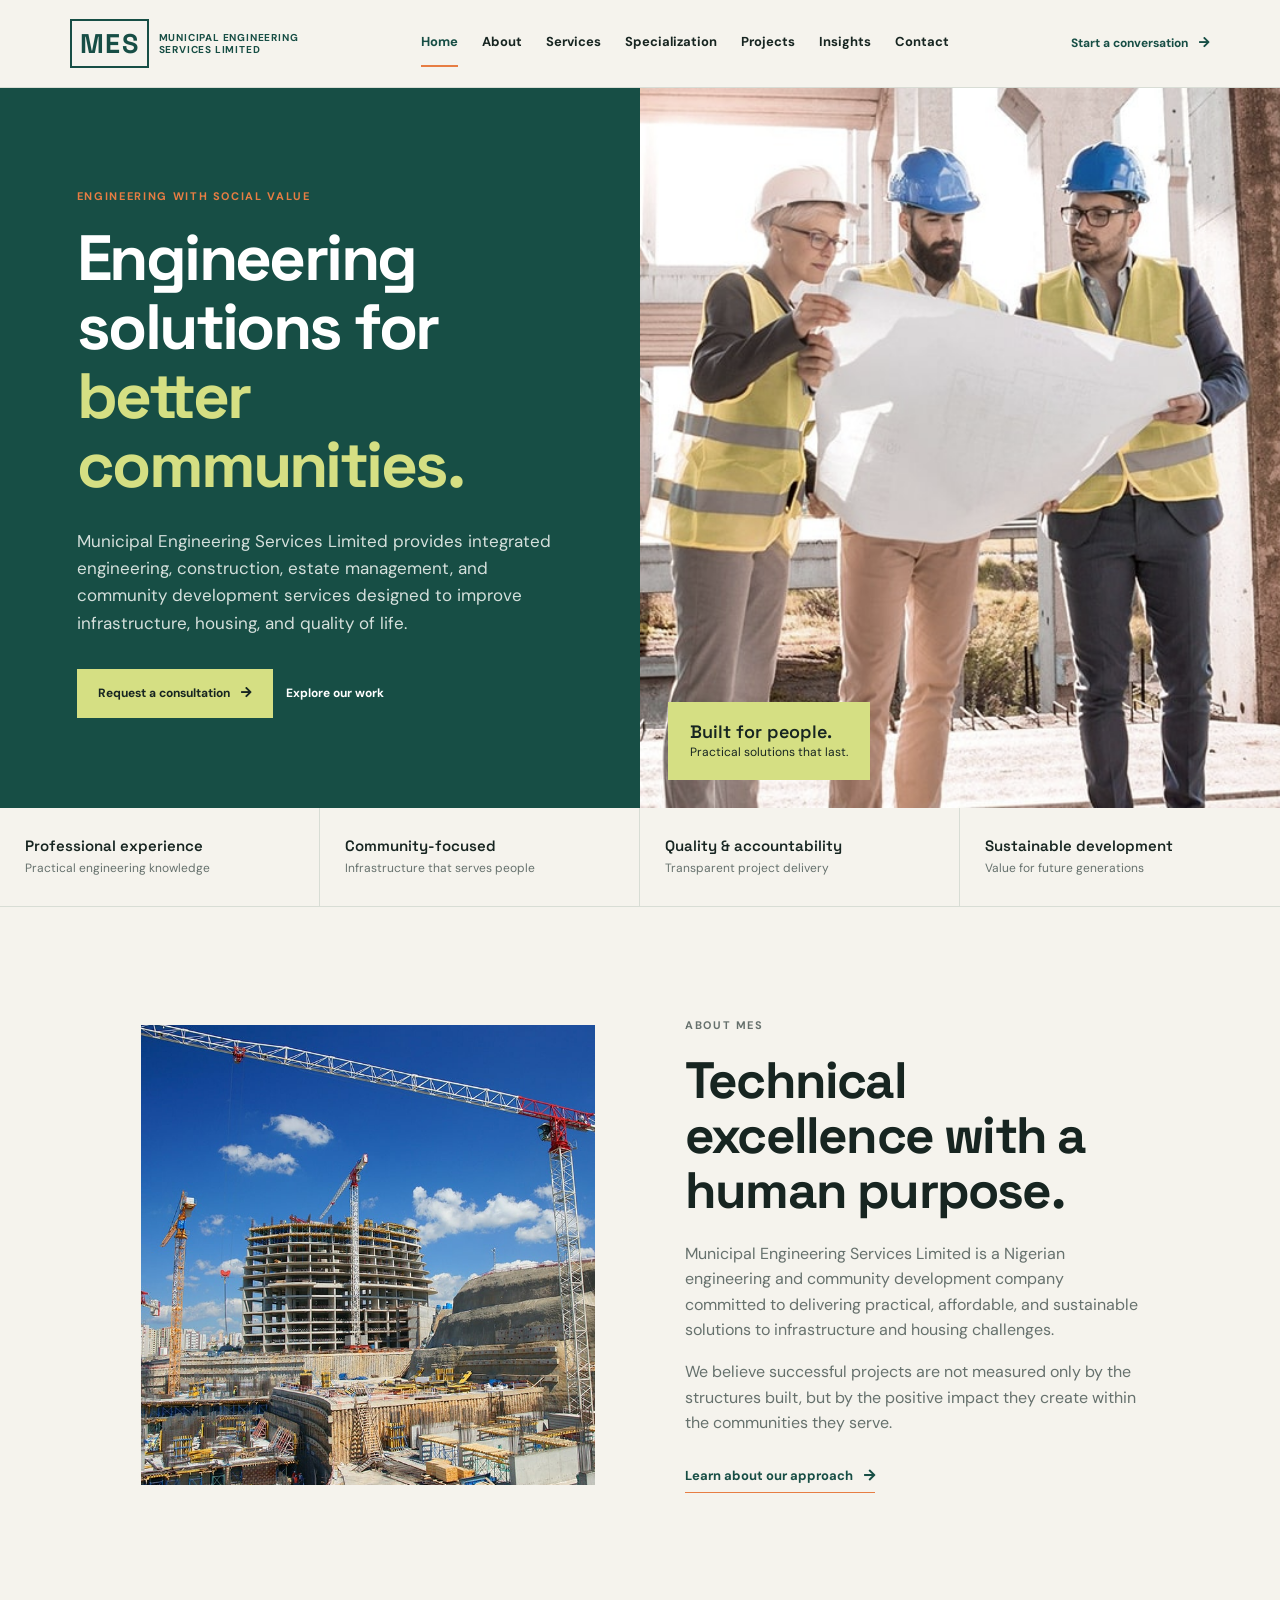
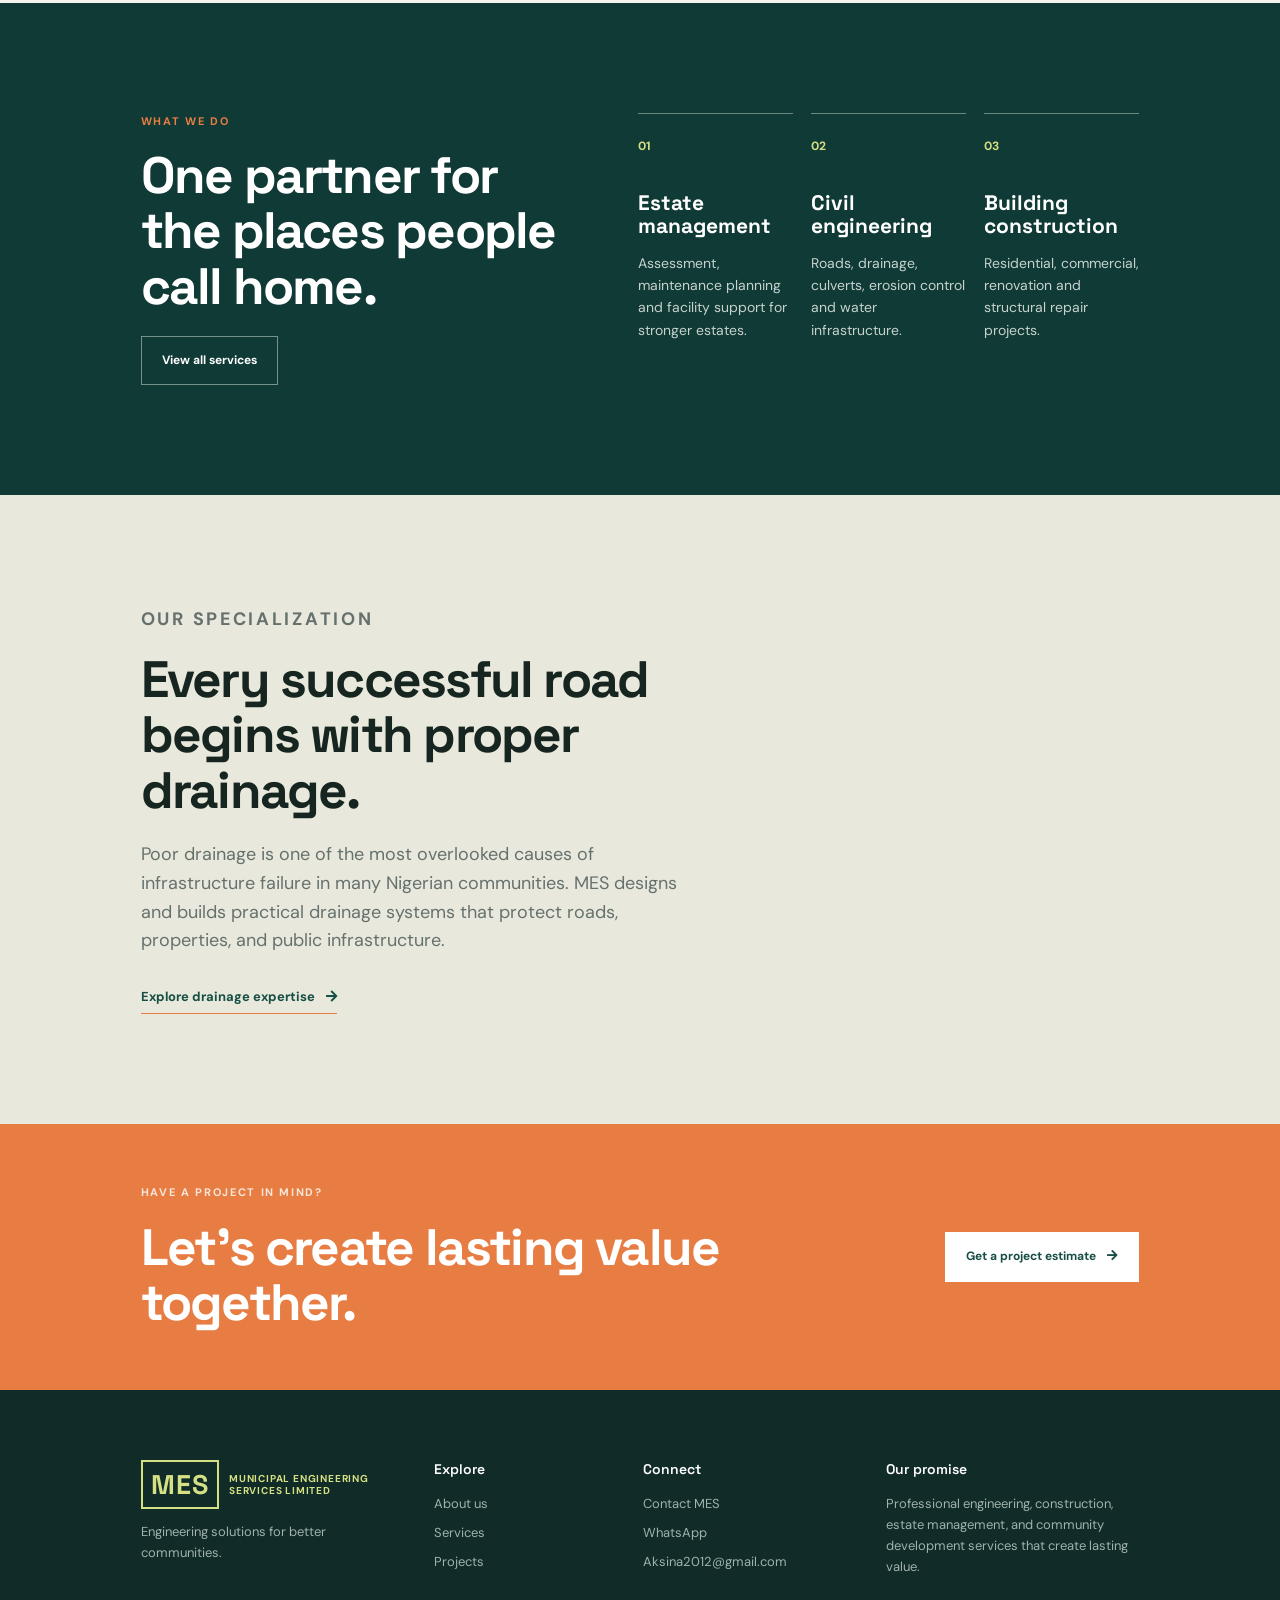
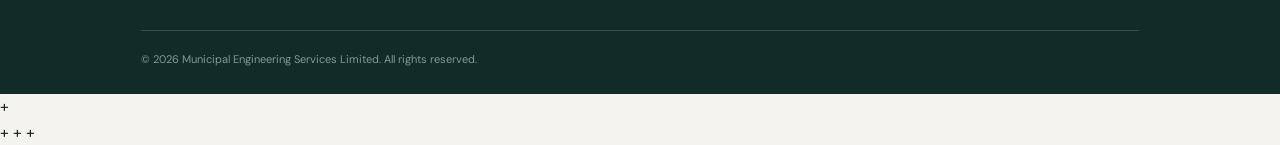
==== index.html @ 33fc009f "creation of MES static website" ====
<!DOCTYPE html>
<html lang="en">
<head>
    <meta charset="utf-8">
    <meta name="viewport" content="width=device-width, initial-scale=1">
    <title>MES | Engineering Solutions for Better Communities</title>
    <meta name="description" content="Municipal Engineering Services Limited provides integrated engineering, construction, estate management and community development services.">
    <link rel="preconnect" href="https://fonts.googleapis.com">
    <link rel="preconnect" href="https://fonts.gstatic.com" crossorigin>
    <link href="https://fonts.googleapis.com/css2?family=DM+Sans:wght@400;500;600;700&family=Space+Grotesk:wght@500;600;700&display=swap" rel="stylesheet">
    <link href="https://cdnjs.cloudflare.com/ajax/libs/font-awesome/5.10.0/css/all.min.css" rel="stylesheet">
    <link href="css/style.css" rel="stylesheet">
</head>
<body>
<div class="site-shell">
    
    <header class="site-header">
        <a class="brand" href="index.html"><span>MES</span><small>Municipal Engineering<br>Services Limited</small></a>
        <nav class="main-nav" aria-label="Main navigation">
            <a class="active" href="index.html">Home</a><a href="about.html">About</a><a href="service.html">Services</a><a href="specialization.html">Specialization</a><a href="portfolio.html">Projects</a><a href="blog.html">Insights</a><a href="contact.html">Contact</a>
        </nav>
        <a class="header-cta" href="contact.html">Start a conversation <i class="fas fa-arrow-right"></i></a>
    </header>
    <main>
        <section class="hero">
            <div class="hero-copy"><p class="eyebrow">Engineering with social value</p><h1>Engineering solutions for <em>better communities.</em></h1><p class="hero-intro">Municipal Engineering Services Limited provides integrated engineering, construction, estate management, and community development services designed to improve infrastructure, housing, and quality of life.</p><div class="button-row"><a class="button button-primary" href="contact.html">Request a consultation <i class="fas fa-arrow-right"></i></a><a class="button button-quiet" href="portfolio.html">Explore our work</a></div></div>
            <div class="hero-image"><img src="img/carousel-1.jpg" alt="MES infrastructure construction work"><div class="hero-note"><strong>Built for people.</strong><span>Practical solutions that last.</span></div></div>
        </section>
        <section class="trust-strip"><div><strong>Professional experience</strong><span>Practical engineering knowledge</span></div><div><strong>Community-focused</strong><span>Infrastructure that serves people</span></div><div><strong>Quality & accountability</strong><span>Transparent project delivery</span></div><div><strong>Sustainable development</strong><span>Value for future generations</span></div></section>
        <section class="split-section section-space"><div class="section-image"><img src="img/about.jpg" alt="Community infrastructure project"></div><div class="section-copy"><p class="eyebrow">About MES</p><h2>Technical excellence with a human purpose.</h2><p>Municipal Engineering Services Limited is a Nigerian engineering and community development company committed to delivering practical, affordable, and sustainable solutions to infrastructure and housing challenges.</p><p>We believe successful projects are not measured only by the structures built, but by the positive impact they create within the communities they serve.</p><a class="text-link" href="about.html">Learn about our approach <i class="fas fa-arrow-right"></i></a></div></section>
        <section class="dark-section section-space"><div class="section-heading"><p class="eyebrow">What we do</p><h2>One partner for the places people call home.</h2><a class="button button-outline" href="service.html">View all services</a></div><div class="service-grid"><article><span>01</span><h3>Estate management</h3><p>Assessment, maintenance planning and facility support for stronger estates.</p></article><article><span>02</span><h3>Civil engineering</h3><p>Roads, drainage, culverts, erosion control and water infrastructure.</p></article><article><span>03</span><h3>Building construction</h3><p>Residential, commercial, renovation and structural repair projects.</p></article></div></section>
        <section class="principle section-space"><p class="eyebrow">Our specialization</p><h2>Every successful road begins with proper drainage.</h2><p>Poor drainage is one of the most overlooked causes of infrastructure failure in many Nigerian communities. MES designs and builds practical drainage systems that protect roads, properties, and public infrastructure.</p><a class="text-link" href="specialization.html">Explore drainage expertise <i class="fas fa-arrow-right"></i></a></section>
        <section class="cta-band"><div><p class="eyebrow">Have a project in mind?</p><h2>Let’s create lasting value together.</h2></div><a class="button button-light" href="contact.html">Get a project estimate <i class="fas fa-arrow-right"></i></a></section>
    </main>
    <footer class="site-footer"><div><a class="brand brand-light" href="index.html"><span>MES</span><small>Municipal Engineering<br>Services Limited</small></a><p>Engineering solutions for better communities.</p></div><div><h4>Explore</h4><a href="about.html">About us</a><a href="service.html">Services</a><a href="portfolio.html">Projects</a></div><div><h4>Connect</h4><a href="contact.html">Contact MES</a><a href="https://wa.me/2348050501375">WhatsApp</a><a href="mailto:aksina2012@gmail.com">Aksina2012@gmail.com</a></div><div><h4>Our promise</h4><p>Professional engineering, construction, estate management, and community development services that create lasting value.</p></div><div class="footer-bottom">© 2026 Municipal Engineering Services Limited. All rights reserved.</div></footer>
+</div>
+<script src="js/main.js"></script>
+</body>
+</html>
---- css/style.css ----
:root {
    --ink: #172521;
    --muted: #66716d;
    --paper: #f5f3ed;
    --white: #ffffff;
    --green: #174e45;
    --green-dark: #103a35;
    --lime: #d5df83;
    --line: #d8ddd5;
    --accent: #e77d43;
}

* { box-sizing: border-box; }
html { scroll-behavior: smooth; }
body { margin: 0; background: var(--paper); color: var(--ink); font-family: 'DM Sans', sans-serif; line-height: 1.6; }
img { display: block; max-width: 100%; }
a { color: inherit; text-decoration: none; transition: .2s ease; }
a:focus-visible, button:focus-visible, input:focus-visible, textarea:focus-visible { outline: 3px solid var(--lime); outline-offset: 3px; }
.site-shell { max-width: 1440px; margin: auto; background: var(--paper); overflow: hidden; }

.site-header { min-height: 88px; padding: 18px 5.5%; display: flex; align-items: center; gap: 32px; border-bottom: 1px solid var(--line); background: var(--paper); }
.brand { display: flex; align-items: center; gap: 10px; min-width: 220px; color: var(--green); }
.brand span { padding: 5px 8px; border: 2px solid var(--green); font: 700 27px 'Space Grotesk', sans-serif; letter-spacing: .04em; }
.brand small { font-size: 10px; line-height: 1.2; text-transform: uppercase; letter-spacing: .08em; font-weight: 700; }
.main-nav { display: flex; justify-content: center; flex: 1; gap: 24px; font-size: 13px; font-weight: 700; }
.main-nav a { padding: 12px 0; border-bottom: 2px solid transparent; white-space: nowrap; }
.main-nav a:hover, .main-nav .active { color: var(--green); border-color: var(--accent); }
.header-cta { color: var(--green); font-size: 12px; font-weight: 700; white-space: nowrap; }
.header-cta i, .text-link i, .button i { margin-left: 8px; }

.hero { display: grid; grid-template-columns: 1fr 1fr; min-height: 650px; color: var(--white); background: var(--green); }
.hero-copy { align-self: center; padding: 100px 11% 90px 12%; }
.eyebrow { margin: 0 0 18px; color: var(--accent); font-size: 11px; font-weight: 700; letter-spacing: .15em; text-transform: uppercase; }
h1, h2, h3 { font-family: 'Space Grotesk', sans-serif; line-height: 1.08; }
.hero h1 { margin: 0 0 28px; font-size: clamp(44px, 5vw, 76px); letter-spacing: -.04em; }
.hero h1 em, .page-hero h1 em { color: var(--lime); font-style: normal; }
.hero-intro { max-width: 500px; color: #d5e0dc; font-size: 17px; }
.button-row { display: flex; flex-wrap: wrap; gap: 12px; margin-top: 32px; }
.button { display: inline-block; padding: 14px 20px; border: 1px solid transparent; font-size: 12px; font-weight: 700; cursor: pointer; }
.button-primary { color: var(--ink); background: var(--lime); }
.button-primary:hover, .button-light:hover { color: var(--white); background: var(--accent); }
.button-quiet { padding-left: 0; color: var(--white); }
.button-outline { color: var(--white); border-color: #78928b; }
.button-outline:hover { color: var(--ink); background: var(--lime); }
.button-light { color: var(--green); background: var(--white); }
.hero-image { position: relative; min-height: 500px; overflow: hidden; }
.hero-image img { width: 100%; height: 100%; object-fit: cover; filter: saturate(.75); }
.hero-note { position: absolute; bottom: 28px; left: 28px; display: grid; padding: 18px 22px; color: var(--ink); background: var(--lime); }
.hero-note strong { font: 600 18px 'Space Grotesk', sans-serif; }
.hero-note span { font-size: 12px; }

.trust-strip { display: grid; grid-template-columns: repeat(4, 1fr); border-bottom: 1px solid var(--line); }
.trust-strip div { padding: 28px 25px; border-right: 1px solid var(--line); }
.trust-strip div:last-child { border-right: 0; }
.trust-strip strong, .trust-strip span { display: block; }
.trust-strip strong { font: 600 15px 'Space Grotesk', sans-serif; }
.trust-strip span { margin-top: 4px; color: var(--muted); font-size: 12px; }
.section-space { padding: 110px 11%; }
.split-section { display: grid; grid-template-columns: 1fr 1fr; align-items: center; gap: 9%; }
.section-image img { width: 100%; height: 460px; object-fit: cover; }
.section-copy h2, .section-heading h2, .principle h2, .cta-band h2 { margin: 0 0 22px; font-size: clamp(34px, 4vw, 56px); letter-spacing: -.035em; }
.section-copy p, .principle > p { max-width: 560px; color: var(--muted); }
.text-link { display: inline-block; margin-top: 14px; padding-bottom: 5px; color: var(--green); border-bottom: 1px solid var(--accent); font-size: 13px; font-weight: 700; }

.dark-section { display: grid; grid-template-columns: 1fr 1.2fr; gap: 8%; color: var(--white); background: var(--green-dark); }
.dark-section .section-heading h2 { max-width: 430px; }
.service-grid { display: grid; grid-template-columns: repeat(3, 1fr); gap: 18px; }
.service-grid article { padding-top: 18px; border-top: 1px solid #6b8880; }
.service-grid span { color: var(--lime); font-size: 12px; font-weight: 700; }
.service-grid h3 { margin: 35px 0 12px; font-size: 21px; }
.service-grid p { color: #c6d2ce; font-size: 14px; }
.principle { max-width: 100%; background: #e8e9dc; }
.principle h2 { max-width: 650px; }
.principle > p { font-size: 18px; }
.cta-band { display: flex; align-items: center; justify-content: space-between; gap: 30px; padding: 60px 11%; color: var(--white); background: var(--accent); }
.cta-band .eyebrow { color: var(--white); opacity: .8; }
.cta-band h2 { max-width: 700px; margin: 0; }

.site-footer { position: relative; display: grid; grid-template-columns: 1.5fr 1fr 1.2fr 1.5fr; gap: 40px; padding: 70px 11% 25px; color: #d2dfda; background: #102b28; }
.brand-light { color: var(--lime); }
.brand-light span { border-color: var(--lime); }
.site-footer p { max-width: 250px; color: #9fb2ac; font-size: 13px; }
.site-footer h4 { margin: 0 0 16px; color: var(--white); font: 600 14px 'Space Grotesk', sans-serif; }
.site-footer > div > a:not(.brand) { display: block; margin: 8px 0; color: #9fb2ac; font-size: 13px; }
.footer-bottom { grid-column: 1 / -1; padding-top: 20px; color: #839a93; border-top: 1px solid #31514a; font-size: 11px; }

.page-hero { color: var(--white); background: var(--green); }
.page-hero h1 { margin: 0 0 25px; font: 700 clamp(44px, 6vw, 76px) 'Space Grotesk', sans-serif; line-height: 1.05; letter-spacing: -.04em; }
.project-grid article { padding: 0 0 22px; color: var(--ink); background: var(--white); }
.project-grid article img { width: 100%; height: 220px; margin-bottom: 20px; object-fit: cover; }
.project-grid article span, .project-grid article h3, .project-grid article p { margin-right: 20px; margin-left: 20px; }
.project-grid article span { display: block; color: var(--accent); font-weight: 700; }
.project-grid article h3 { margin-top: 10px; }
.project-grid article p { color: var(--muted); }
.contact-form { display: flex; flex-direction: column; gap: 8px; }
.contact-form label { margin-top: 12px; font-size: 12px; font-weight: 700; }
.contact-form input, .contact-form textarea { padding: 14px; color: var(--ink); border: 1px solid var(--line); background: var(--white); font: inherit; }
.contact-form input:focus, .contact-form textarea:focus { border-color: var(--green); outline: 2px solid var(--lime); }
.contact-form button { align-self: flex-start; margin-top: 18px; }
.map-section { padding: 0 11% 110px; }
.map-section iframe { width: 100%; height: 360px; border: 0; filter: saturate(.8); }

@media (max-width: 1000px) {
    .site-header { flex-wrap: wrap; }
    .main-nav { order: 3; flex-basis: 100%; justify-content: flex-start; overflow-x: auto; }
    .hero-copy { padding: 70px 8%; }
    .section-space { padding: 80px 8%; }
    .site-footer { grid-template-columns: repeat(2, 1fr); padding: 60px 8%; }
    .map-section { padding-right: 8%; padding-left: 8%; }
}

@media (max-width: 650px) {
    .site-header { gap: 18px; padding: 16px 5%; }
    .brand { min-width: auto; }
    .brand small { display: none; }
    .header-cta { margin-left: auto; font-size: 11px; }
    .main-nav { gap: 18px; }
    .hero, .split-section, .dark-section { grid-template-columns: 1fr; }
    .hero-copy { padding: 65px 8%; }
    .hero h1 { font-size: 47px; }
    .hero-image { min-height: 330px; }
    .trust-strip { grid-template-columns: 1fr 1fr; }
    .trust-strip div { padding: 20px 15px; }
    .section-image img { height: 300px; }
    .service-grid { grid-template-columns: 1fr; }
    .cta-band { display: block; padding: 50px 8%; }
    .cta-band .button { margin-top: 20px; }
    .site-footer { grid-template-columns: 1fr; padding: 50px 8%; }
    .map-section { padding: 0 8% 70px; }
    .map-section iframe { height: 280px; }
}

@media (prefers-reduced-motion: reduce) {
    *, *::before, *::after { scroll-behavior: auto !important; transition-duration: .01ms !important; animation-duration: .01ms !important; }
}
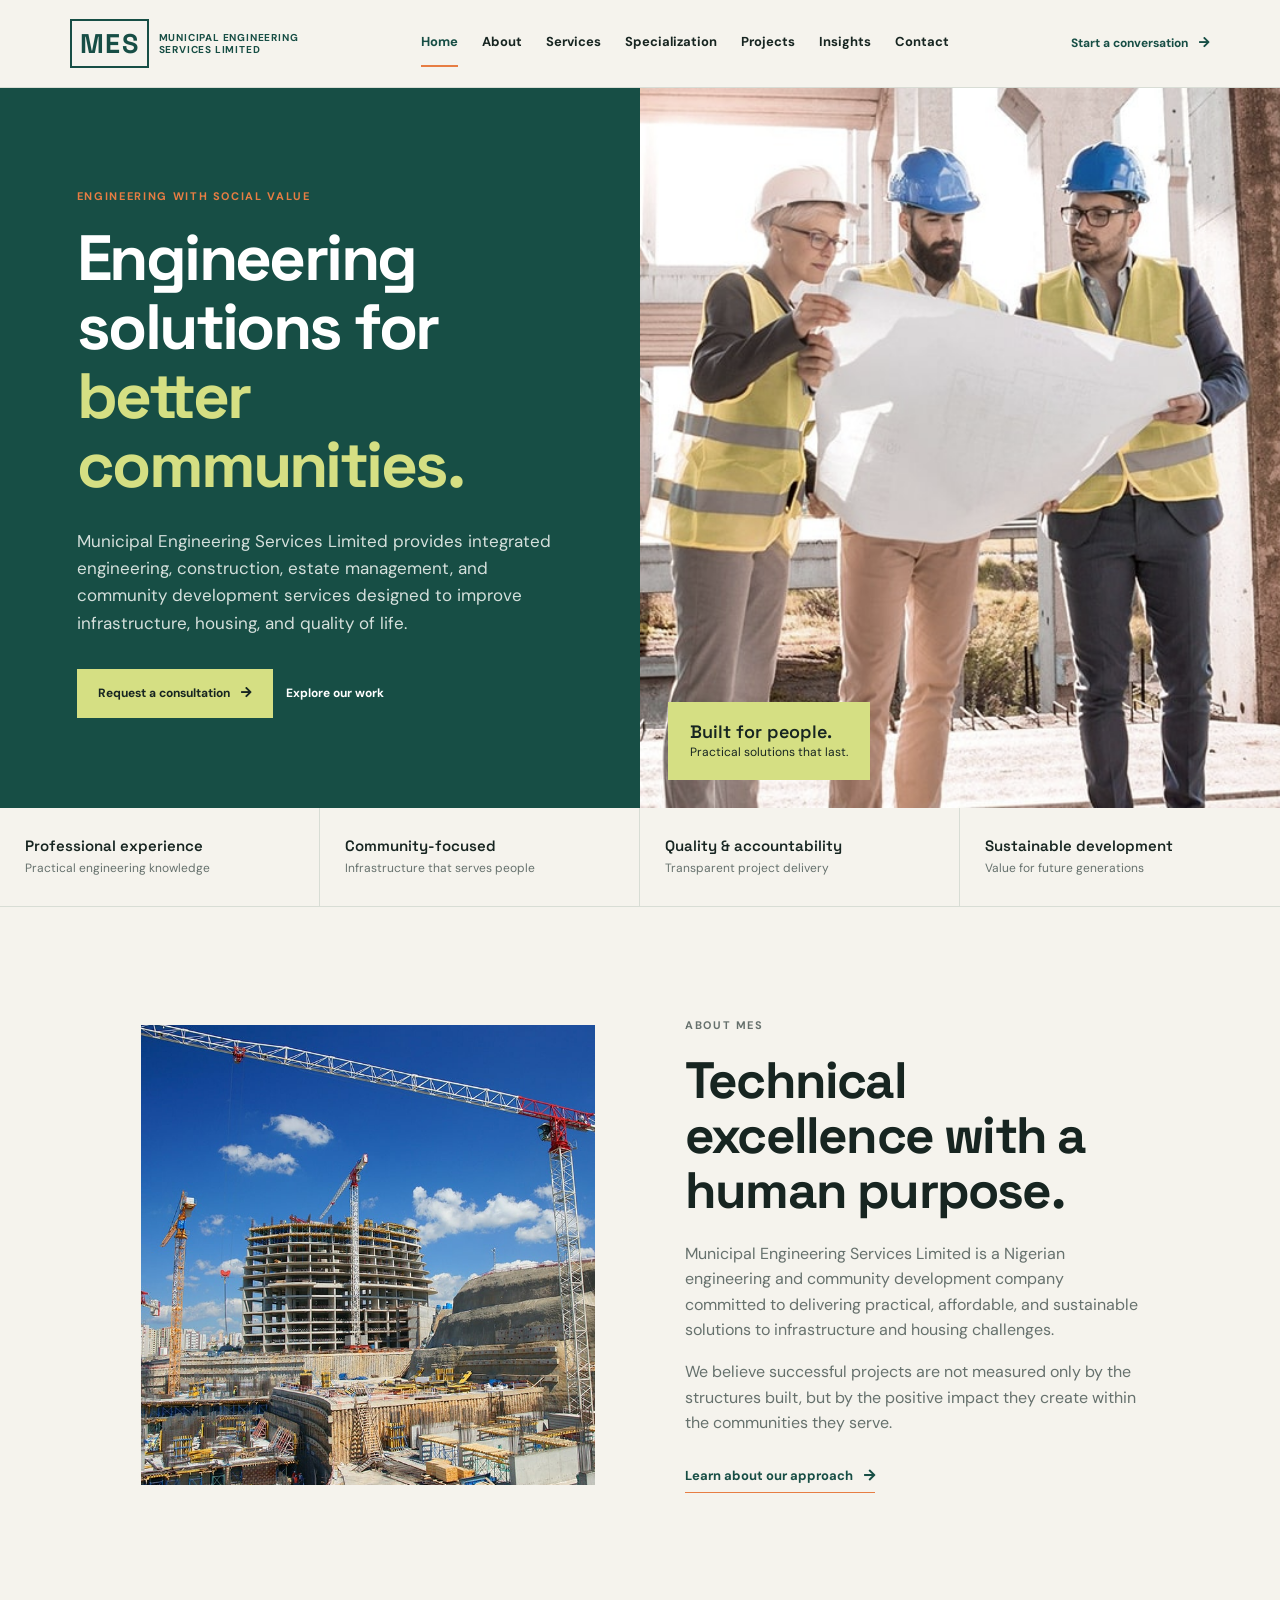
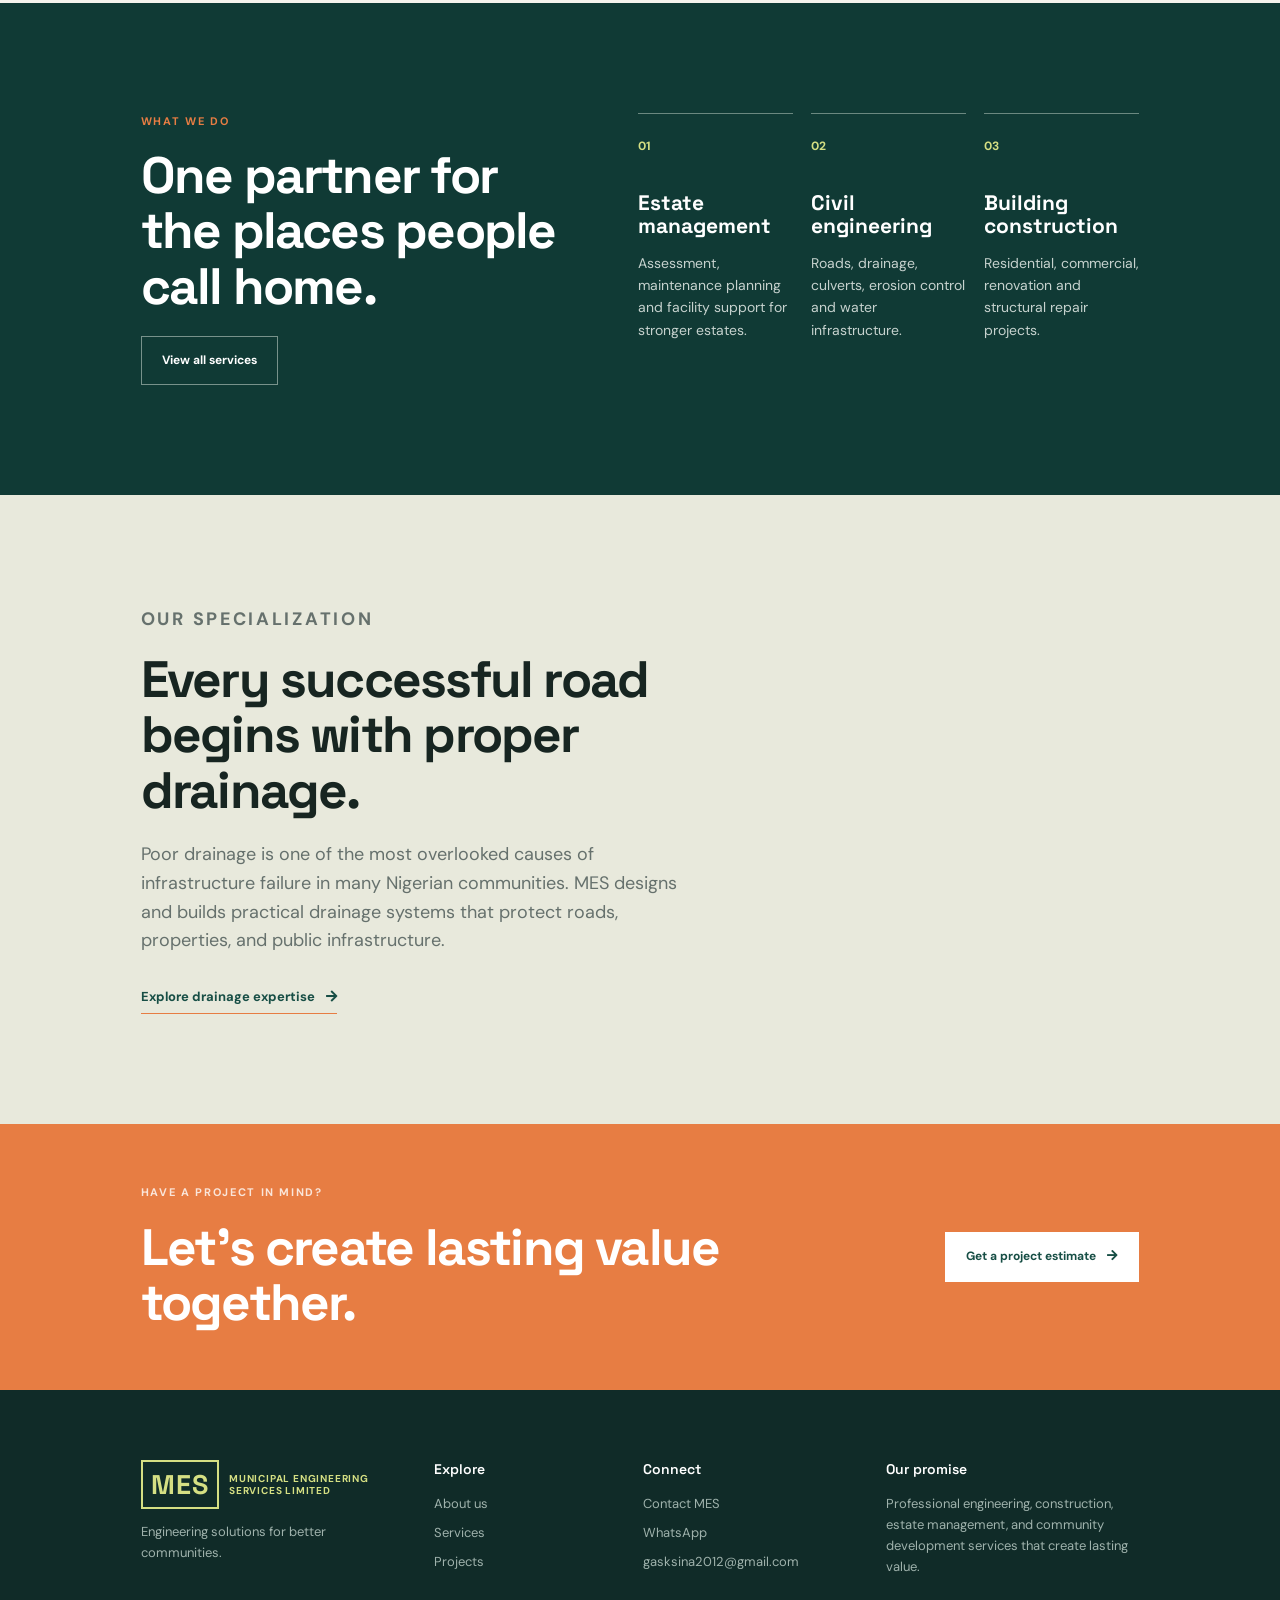
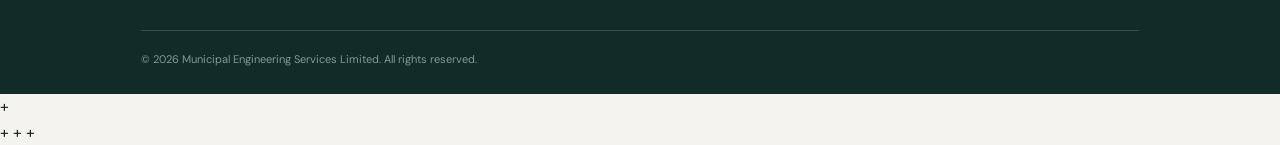
==== commit 57ba96d3: "updating the index.html file" ====
--- a/index.html
+++ b/index.html
@@ -32,7 +32,7 @@
         <section class="principle section-space"><p class="eyebrow">Our specialization</p><h2>Every successful road begins with proper drainage.</h2><p>Poor drainage is one of the most overlooked causes of infrastructure failure in many Nigerian communities. MES designs and builds practical drainage systems that protect roads, properties, and public infrastructure.</p><a class="text-link" href="specialization.html">Explore drainage expertise <i class="fas fa-arrow-right"></i></a></section>
         <section class="cta-band"><div><p class="eyebrow">Have a project in mind?</p><h2>Let’s create lasting value together.</h2></div><a class="button button-light" href="contact.html">Get a project estimate <i class="fas fa-arrow-right"></i></a></section>
     </main>
-    <footer class="site-footer"><div><a class="brand brand-light" href="index.html"><span>MES</span><small>Municipal Engineering<br>Services Limited</small></a><p>Engineering solutions for better communities.</p></div><div><h4>Explore</h4><a href="about.html">About us</a><a href="service.html">Services</a><a href="portfolio.html">Projects</a></div><div><h4>Connect</h4><a href="contact.html">Contact MES</a><a href="https://wa.me/2348050501375">WhatsApp</a><a href="mailto:aksina2012@gmail.com">Aksina2012@gmail.com</a></div><div><h4>Our promise</h4><p>Professional engineering, construction, estate management, and community development services that create lasting value.</p></div><div class="footer-bottom">© 2026 Municipal Engineering Services Limited. All rights reserved.</div></footer>
+    <footer class="site-footer"><div><a class="brand brand-light" href="index.html"><span>MES</span><small>Municipal Engineering<br>Services Limited</small></a><p>Engineering solutions for better communities.</p></div><div><h4>Explore</h4><a href="about.html">About us</a><a href="service.html">Services</a><a href="portfolio.html">Projects</a></div><div><h4>Connect</h4><a href="contact.html">Contact MES</a><a href="https://wa.me/2348050501375">WhatsApp</a><a href="mailto:gasksina2012@gmail.com">gasksina2012@gmail.com</a></div><div><h4>Our promise</h4><p>Professional engineering, construction, estate management, and community development services that create lasting value.</p></div><div class="footer-bottom">© 2026 Municipal Engineering Services Limited. All rights reserved.</div></footer>
 +</div>
 +<script src="js/main.js"></script>
 +</body>
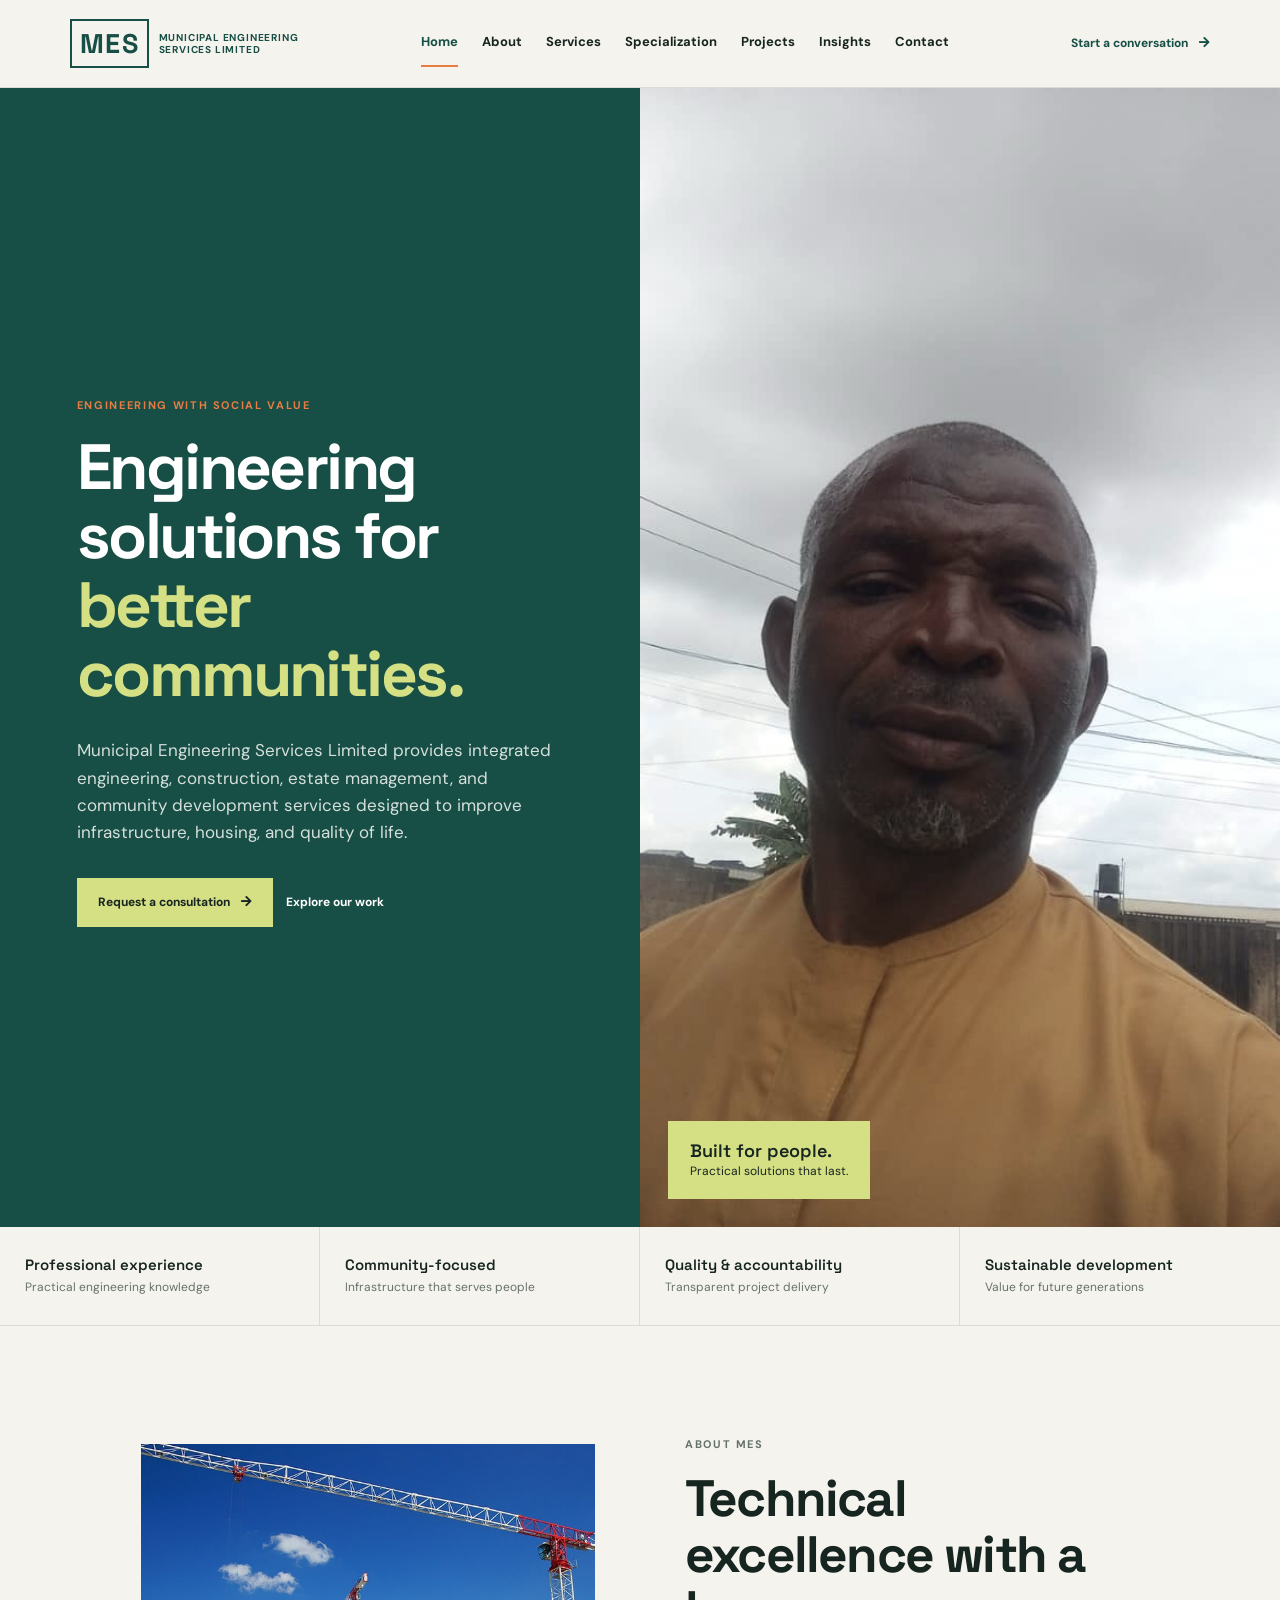
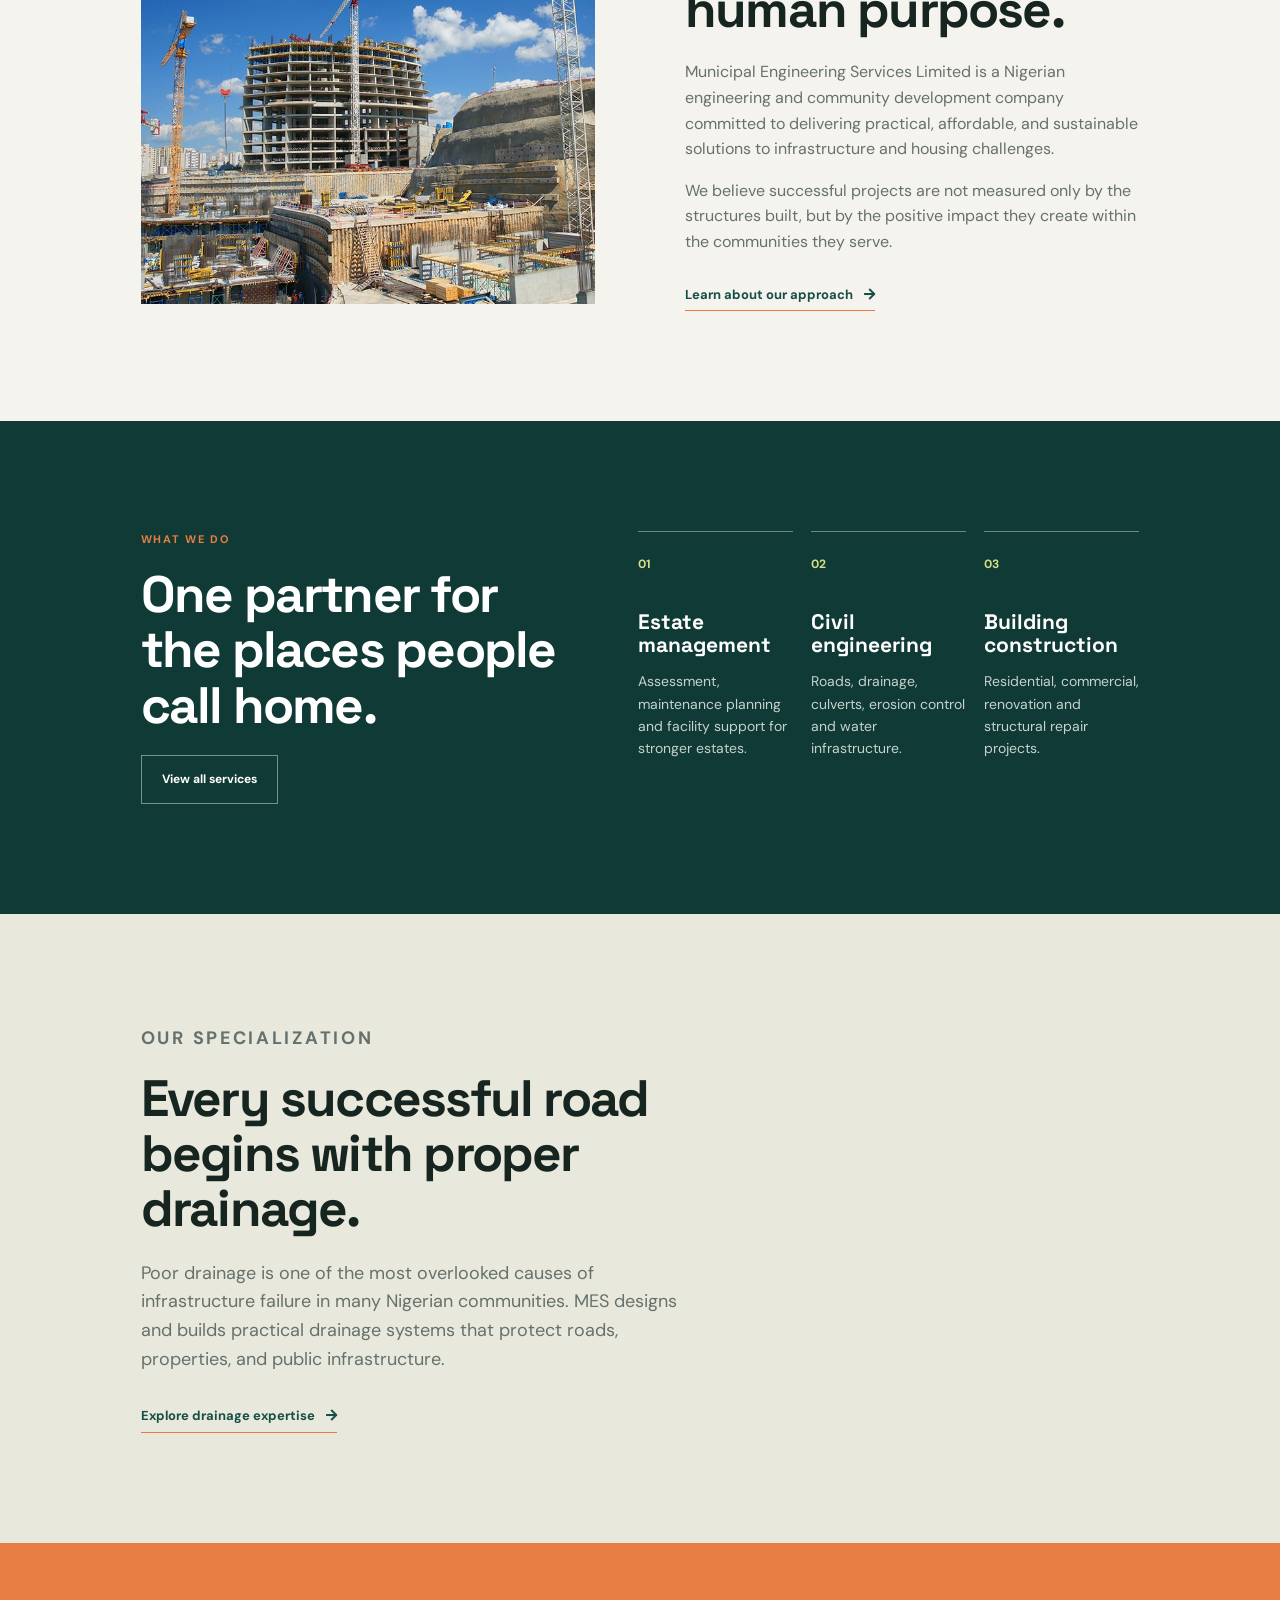
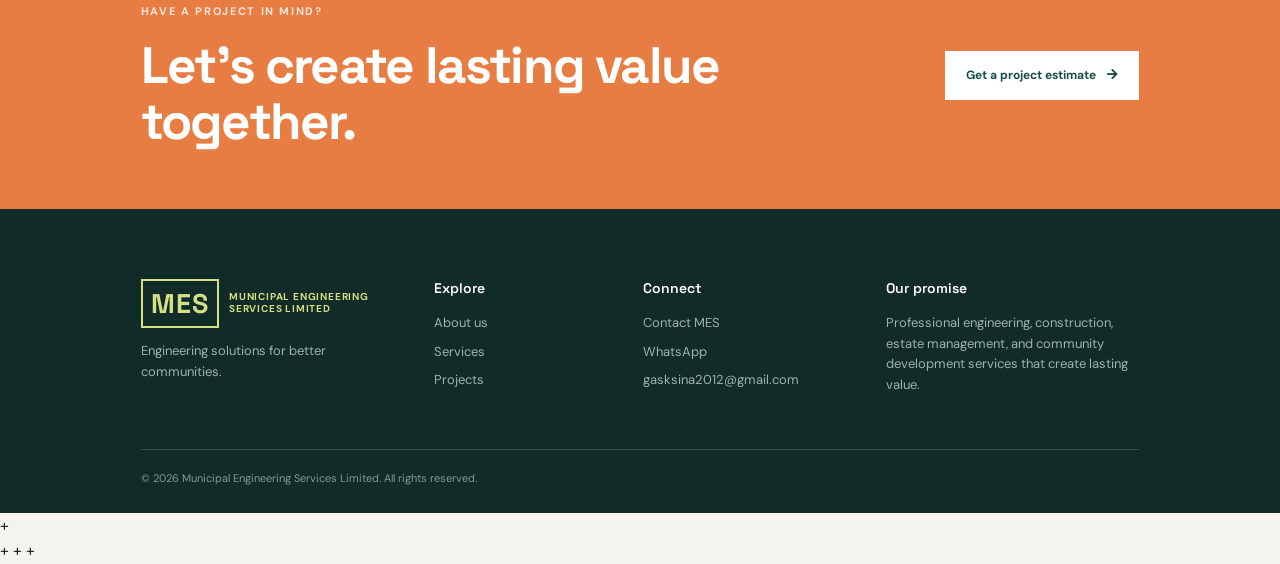
==== commit 2ead6ab5: "updating the index.html file" ====
--- a/index.html
+++ b/index.html
@@ -24,7 +24,7 @@
     <main>
         <section class="hero">
             <div class="hero-copy"><p class="eyebrow">Engineering with social value</p><h1>Engineering solutions for <em>better communities.</em></h1><p class="hero-intro">Municipal Engineering Services Limited provides integrated engineering, construction, estate management, and community development services designed to improve infrastructure, housing, and quality of life.</p><div class="button-row"><a class="button button-primary" href="contact.html">Request a consultation <i class="fas fa-arrow-right"></i></a><a class="button button-quiet" href="portfolio.html">Explore our work</a></div></div>
-            <div class="hero-image"><img src="img/carousel-1.jpg" alt="MES infrastructure construction work"><div class="hero-note"><strong>Built for people.</strong><span>Practical solutions that last.</span></div></div>
+            <div class="hero-image"><img src="img/IMG-20260918-WA0068.jpg" alt="Black engineer portrait"><div class="hero-note"><strong>Built for people.</strong><span>Practical solutions that last.</span></div></div>
         </section>
         <section class="trust-strip"><div><strong>Professional experience</strong><span>Practical engineering knowledge</span></div><div><strong>Community-focused</strong><span>Infrastructure that serves people</span></div><div><strong>Quality & accountability</strong><span>Transparent project delivery</span></div><div><strong>Sustainable development</strong><span>Value for future generations</span></div></section>
         <section class="split-section section-space"><div class="section-image"><img src="img/about.jpg" alt="Community infrastructure project"></div><div class="section-copy"><p class="eyebrow">About MES</p><h2>Technical excellence with a human purpose.</h2><p>Municipal Engineering Services Limited is a Nigerian engineering and community development company committed to delivering practical, affordable, and sustainable solutions to infrastructure and housing challenges.</p><p>We believe successful projects are not measured only by the structures built, but by the positive impact they create within the communities they serve.</p><a class="text-link" href="about.html">Learn about our approach <i class="fas fa-arrow-right"></i></a></div></section>
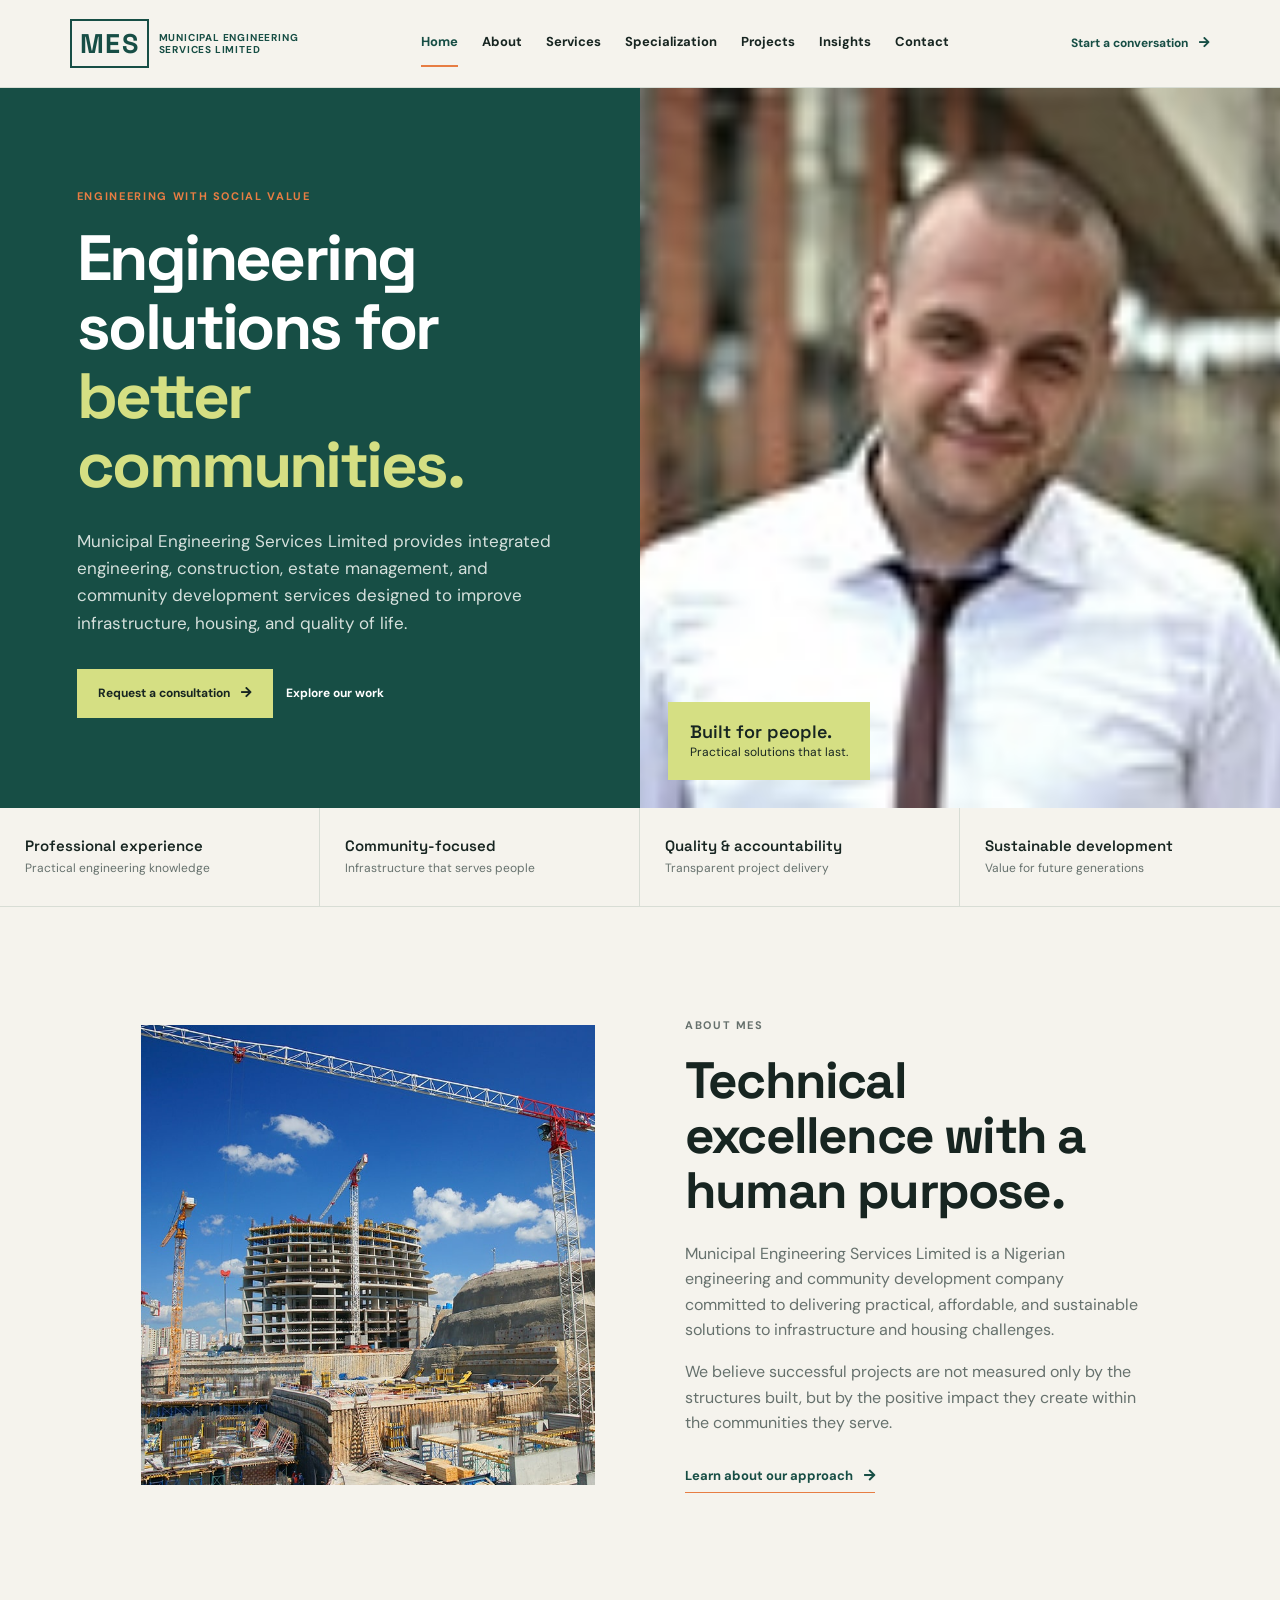
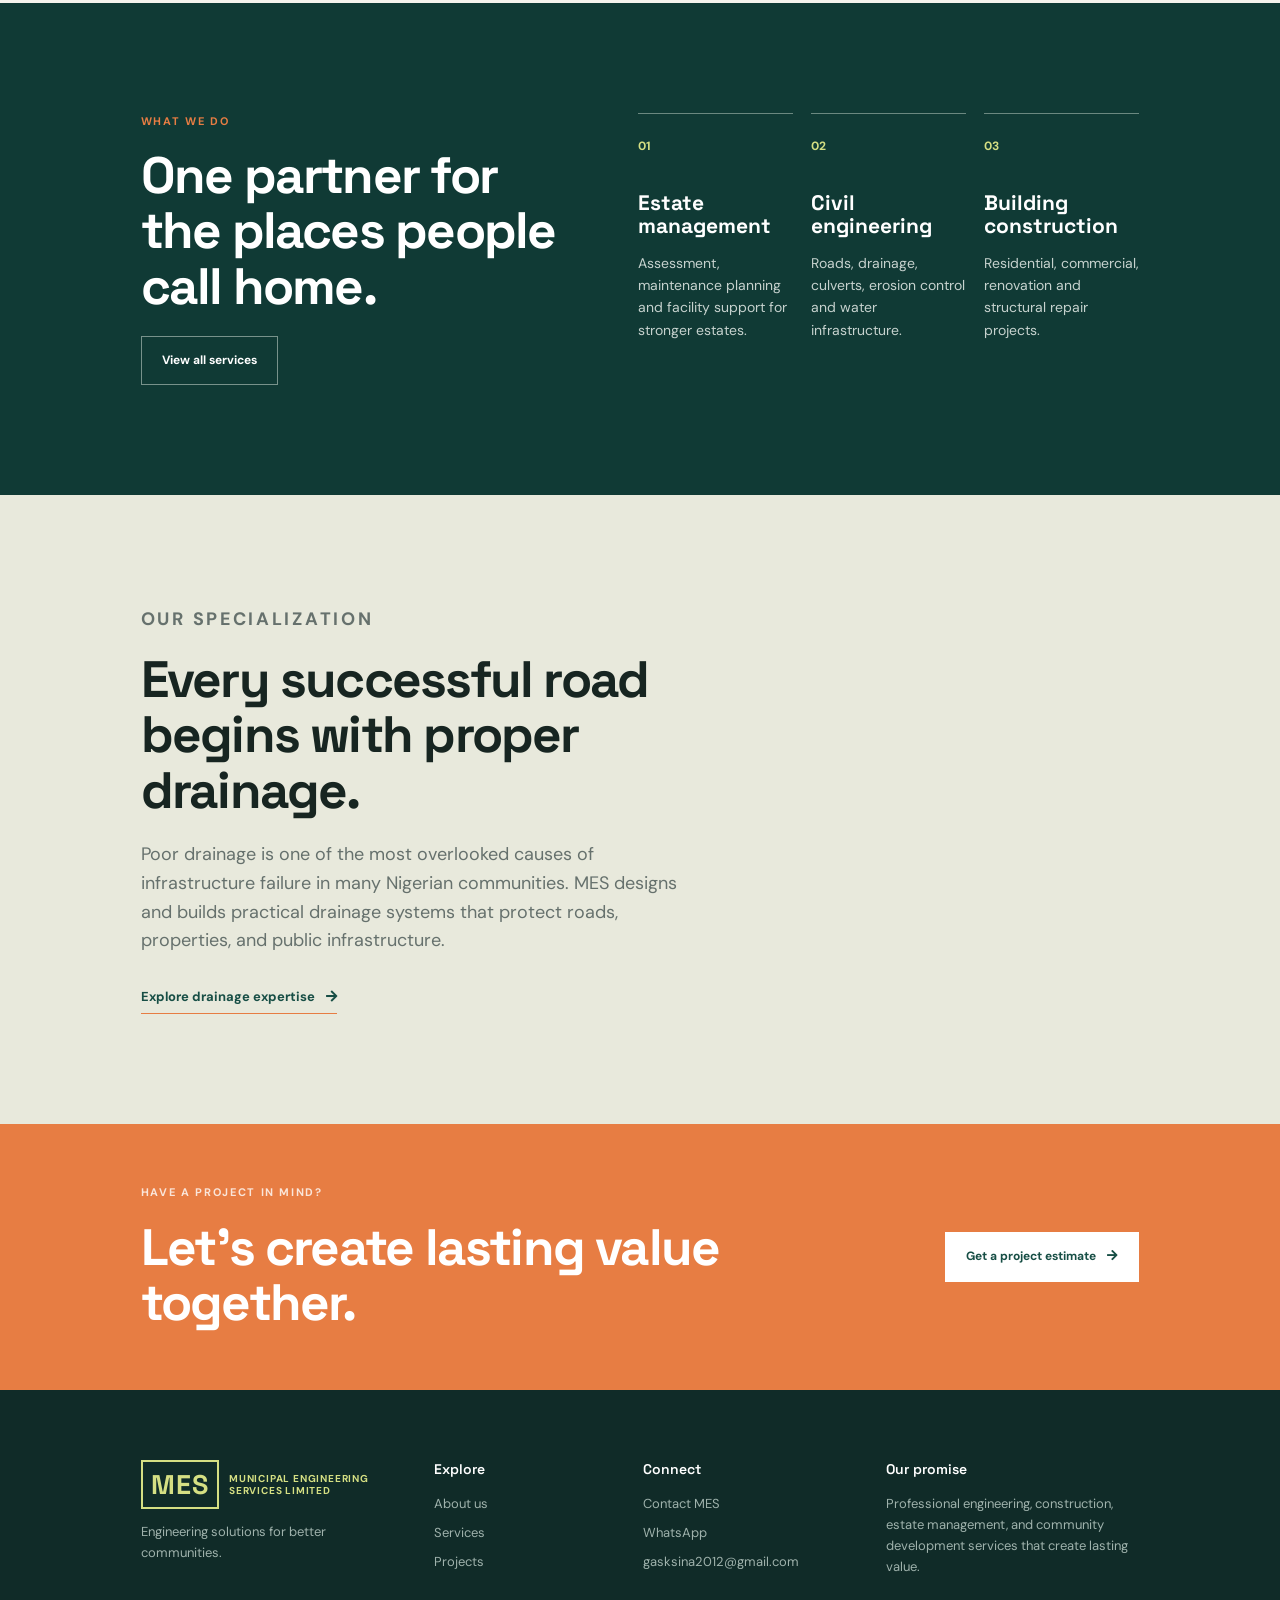
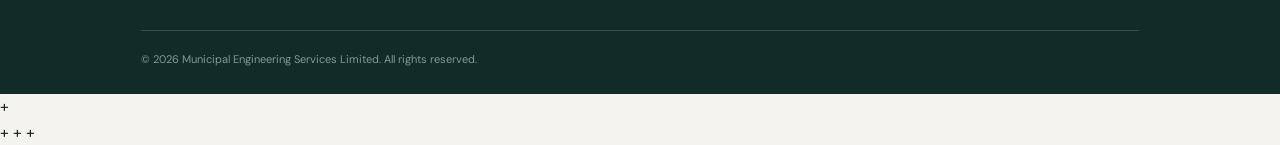
==== commit 0cbfe170: "updating the engineer picture in index.html file" ====
--- a/index.html
+++ b/index.html
@@ -24,7 +24,7 @@
     <main>
         <section class="hero">
             <div class="hero-copy"><p class="eyebrow">Engineering with social value</p><h1>Engineering solutions for <em>better communities.</em></h1><p class="hero-intro">Municipal Engineering Services Limited provides integrated engineering, construction, estate management, and community development services designed to improve infrastructure, housing, and quality of life.</p><div class="button-row"><a class="button button-primary" href="contact.html">Request a consultation <i class="fas fa-arrow-right"></i></a><a class="button button-quiet" href="portfolio.html">Explore our work</a></div></div>
-            <div class="hero-image"><img src="img/IMG-20260918-WA0068.jpg" alt="Black engineer portrait"><div class="hero-note"><strong>Built for people.</strong><span>Practical solutions that last.</span></div></div>
+            <div class="hero-image"><img src="img/user.jpg" alt="African engineer portrait"><div class="hero-note"><strong>Built for people.</strong><span>Practical solutions that last.</span></div></div>
         </section>
         <section class="trust-strip"><div><strong>Professional experience</strong><span>Practical engineering knowledge</span></div><div><strong>Community-focused</strong><span>Infrastructure that serves people</span></div><div><strong>Quality & accountability</strong><span>Transparent project delivery</span></div><div><strong>Sustainable development</strong><span>Value for future generations</span></div></section>
         <section class="split-section section-space"><div class="section-image"><img src="img/about.jpg" alt="Community infrastructure project"></div><div class="section-copy"><p class="eyebrow">About MES</p><h2>Technical excellence with a human purpose.</h2><p>Municipal Engineering Services Limited is a Nigerian engineering and community development company committed to delivering practical, affordable, and sustainable solutions to infrastructure and housing challenges.</p><p>We believe successful projects are not measured only by the structures built, but by the positive impact they create within the communities they serve.</p><a class="text-link" href="about.html">Learn about our approach <i class="fas fa-arrow-right"></i></a></div></section>
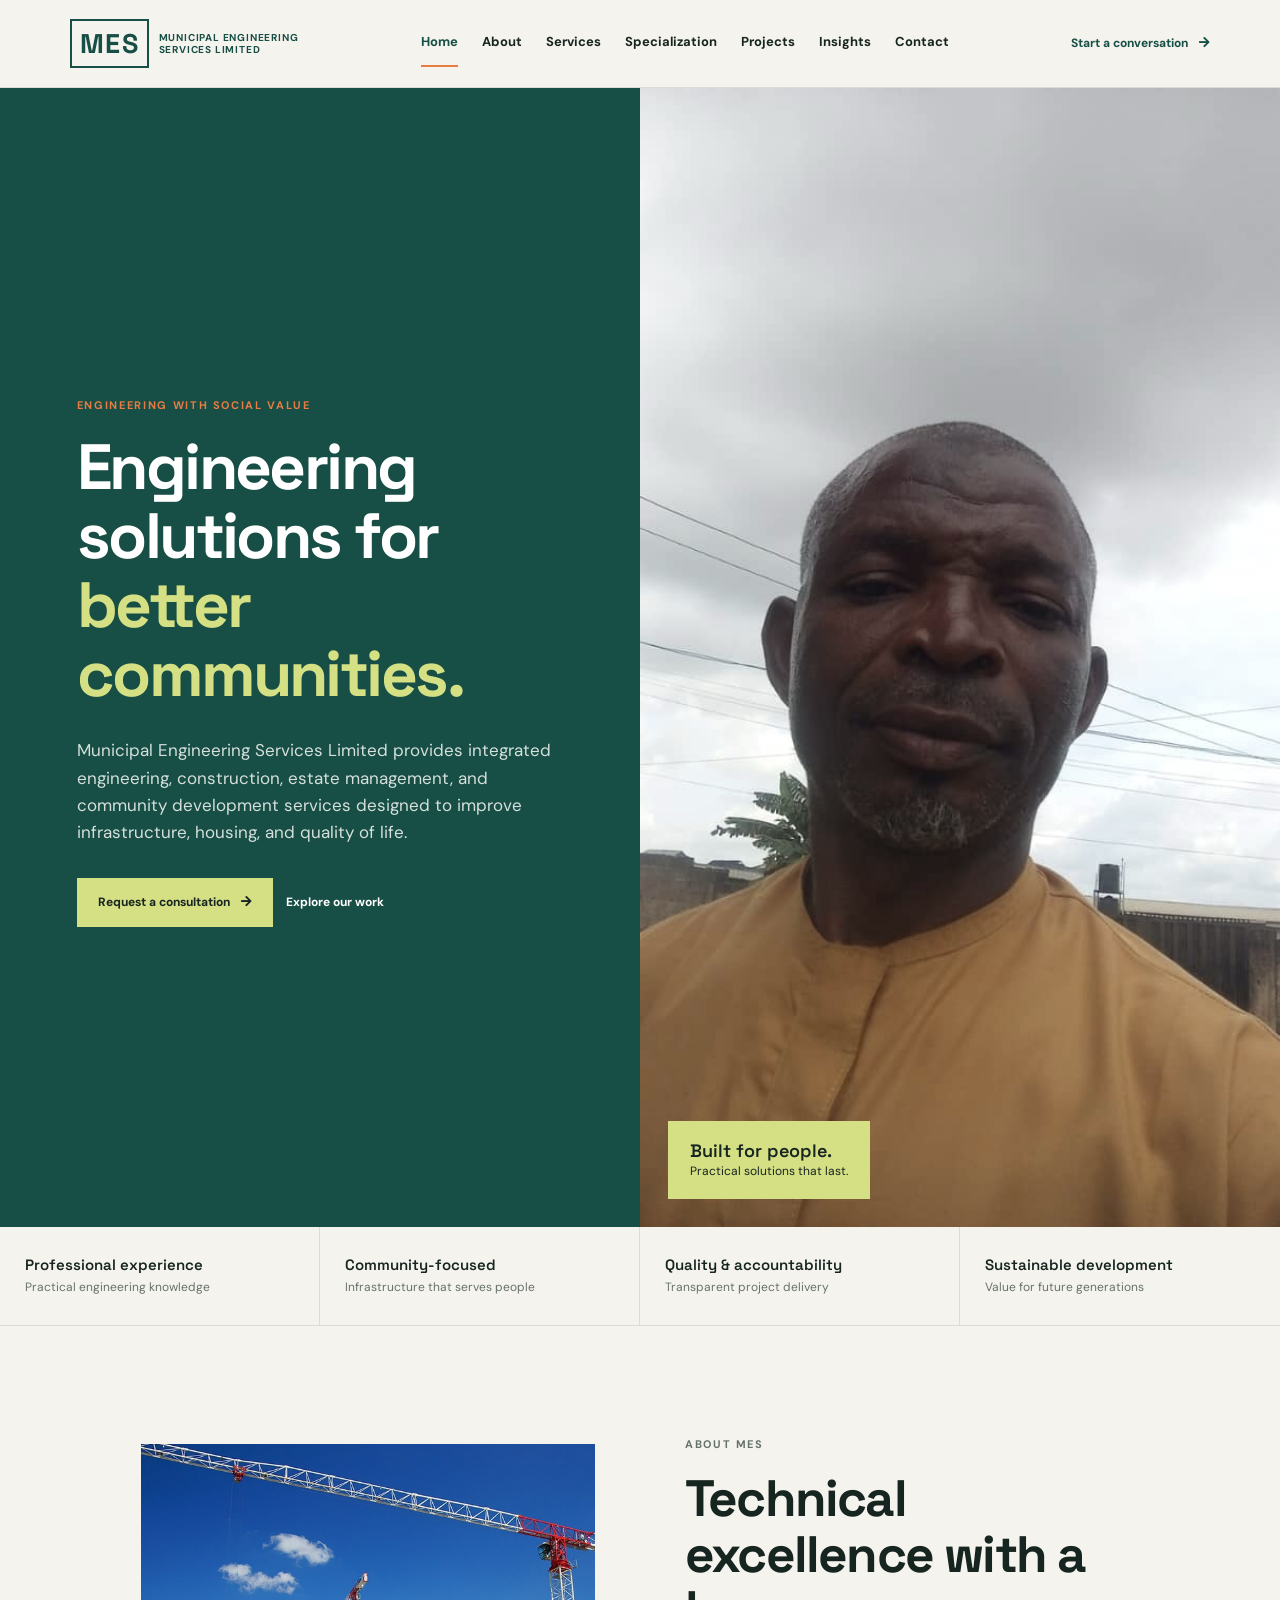
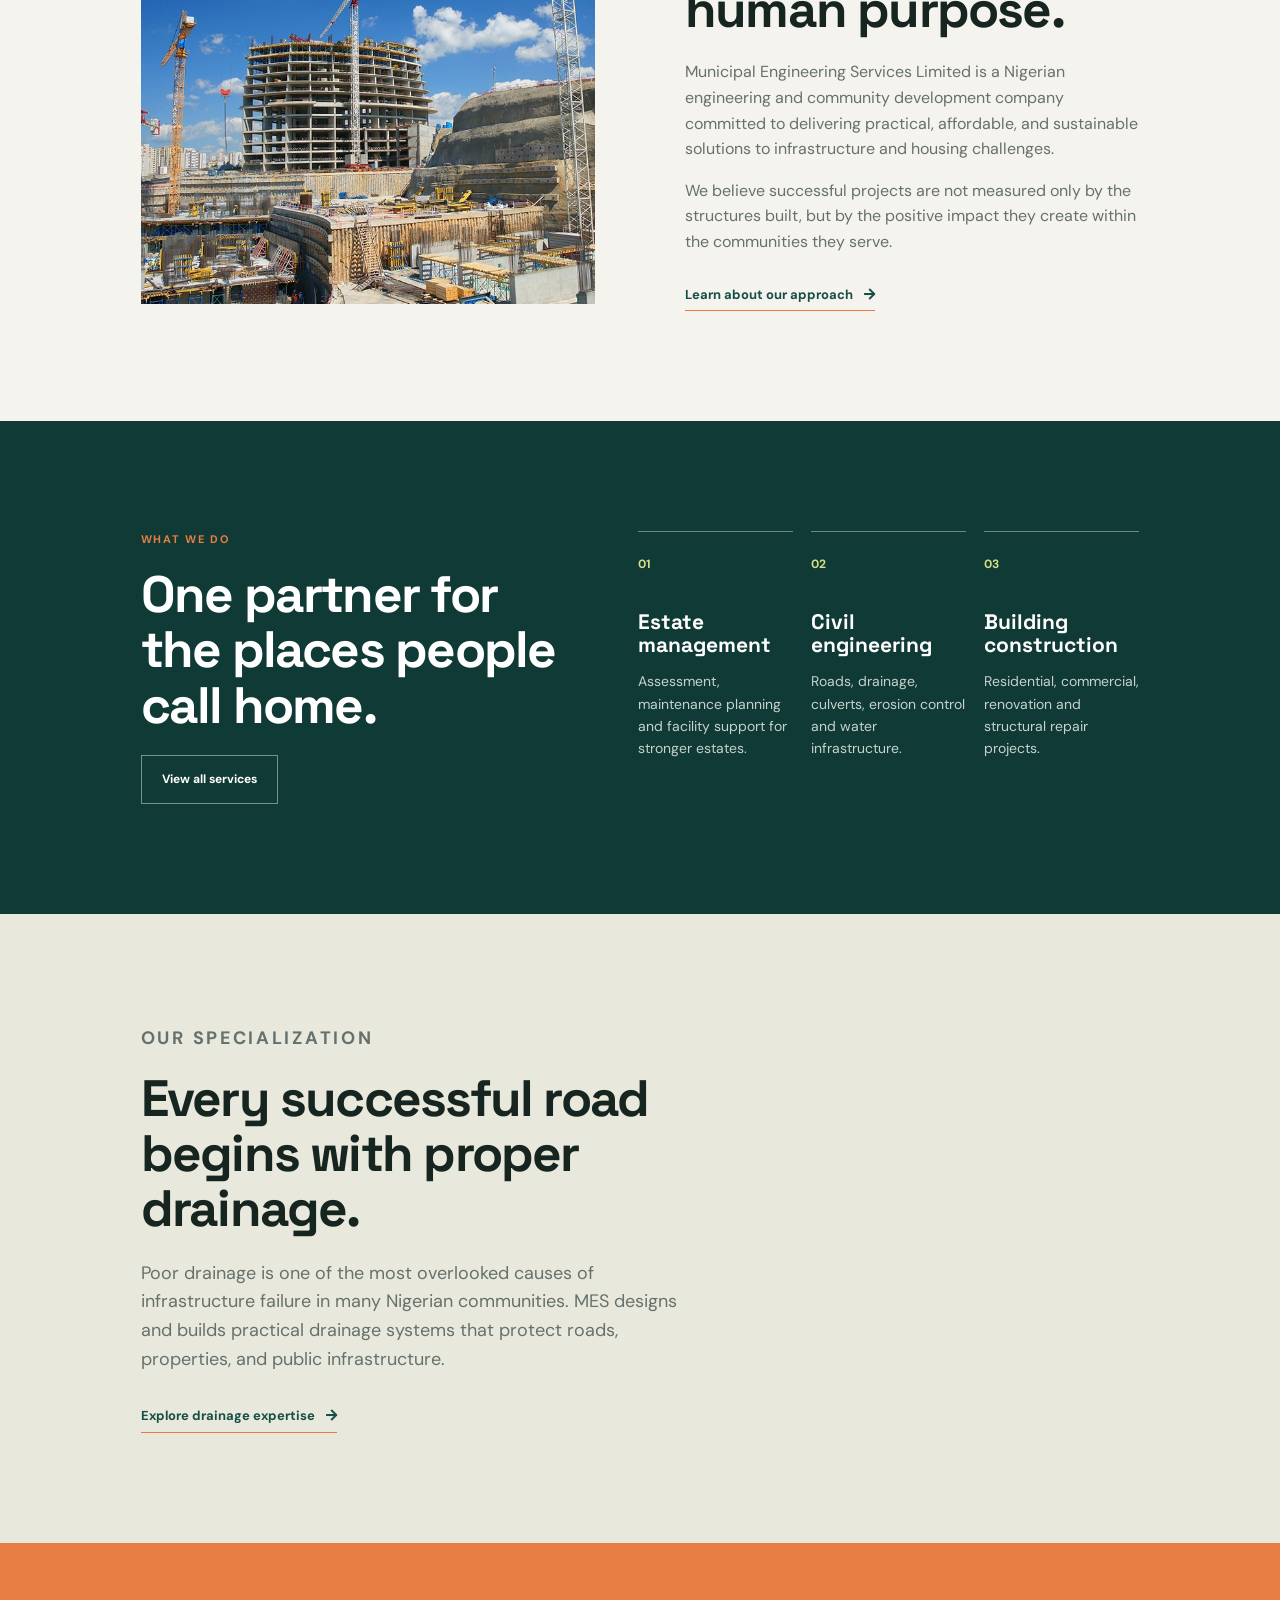
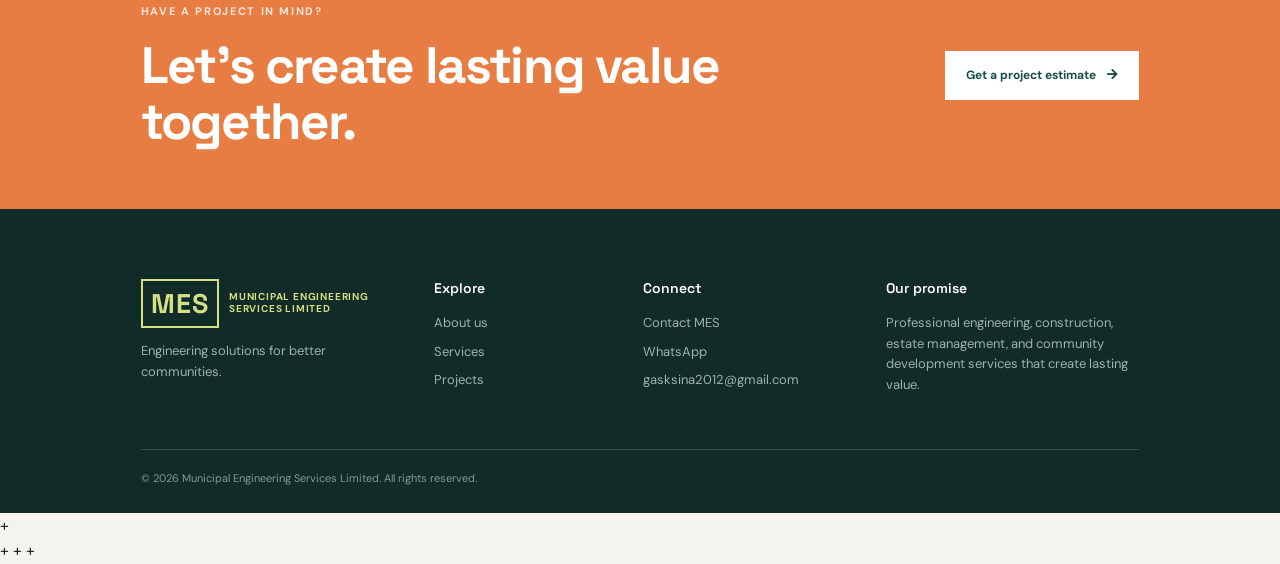
==== commit 76ccd89b: "updating the engineer picture in index.html file" ====
--- a/index.html
+++ b/index.html
@@ -24,7 +24,7 @@
     <main>
         <section class="hero">
             <div class="hero-copy"><p class="eyebrow">Engineering with social value</p><h1>Engineering solutions for <em>better communities.</em></h1><p class="hero-intro">Municipal Engineering Services Limited provides integrated engineering, construction, estate management, and community development services designed to improve infrastructure, housing, and quality of life.</p><div class="button-row"><a class="button button-primary" href="contact.html">Request a consultation <i class="fas fa-arrow-right"></i></a><a class="button button-quiet" href="portfolio.html">Explore our work</a></div></div>
-            <div class="hero-image"><img src="img/user.jpg" alt="African engineer portrait"><div class="hero-note"><strong>Built for people.</strong><span>Practical solutions that last.</span></div></div>
+            <div class="hero-image"><img src="img/IMG-20260918-WA0068.jpg" alt="African black builder and engineer portrait"><div class="hero-note"><strong>Built for people.</strong><span>Practical solutions that last.</span></div></div>
         </section>
         <section class="trust-strip"><div><strong>Professional experience</strong><span>Practical engineering knowledge</span></div><div><strong>Community-focused</strong><span>Infrastructure that serves people</span></div><div><strong>Quality & accountability</strong><span>Transparent project delivery</span></div><div><strong>Sustainable development</strong><span>Value for future generations</span></div></section>
         <section class="split-section section-space"><div class="section-image"><img src="img/about.jpg" alt="Community infrastructure project"></div><div class="section-copy"><p class="eyebrow">About MES</p><h2>Technical excellence with a human purpose.</h2><p>Municipal Engineering Services Limited is a Nigerian engineering and community development company committed to delivering practical, affordable, and sustainable solutions to infrastructure and housing challenges.</p><p>We believe successful projects are not measured only by the structures built, but by the positive impact they create within the communities they serve.</p><a class="text-link" href="about.html">Learn about our approach <i class="fas fa-arrow-right"></i></a></div></section>
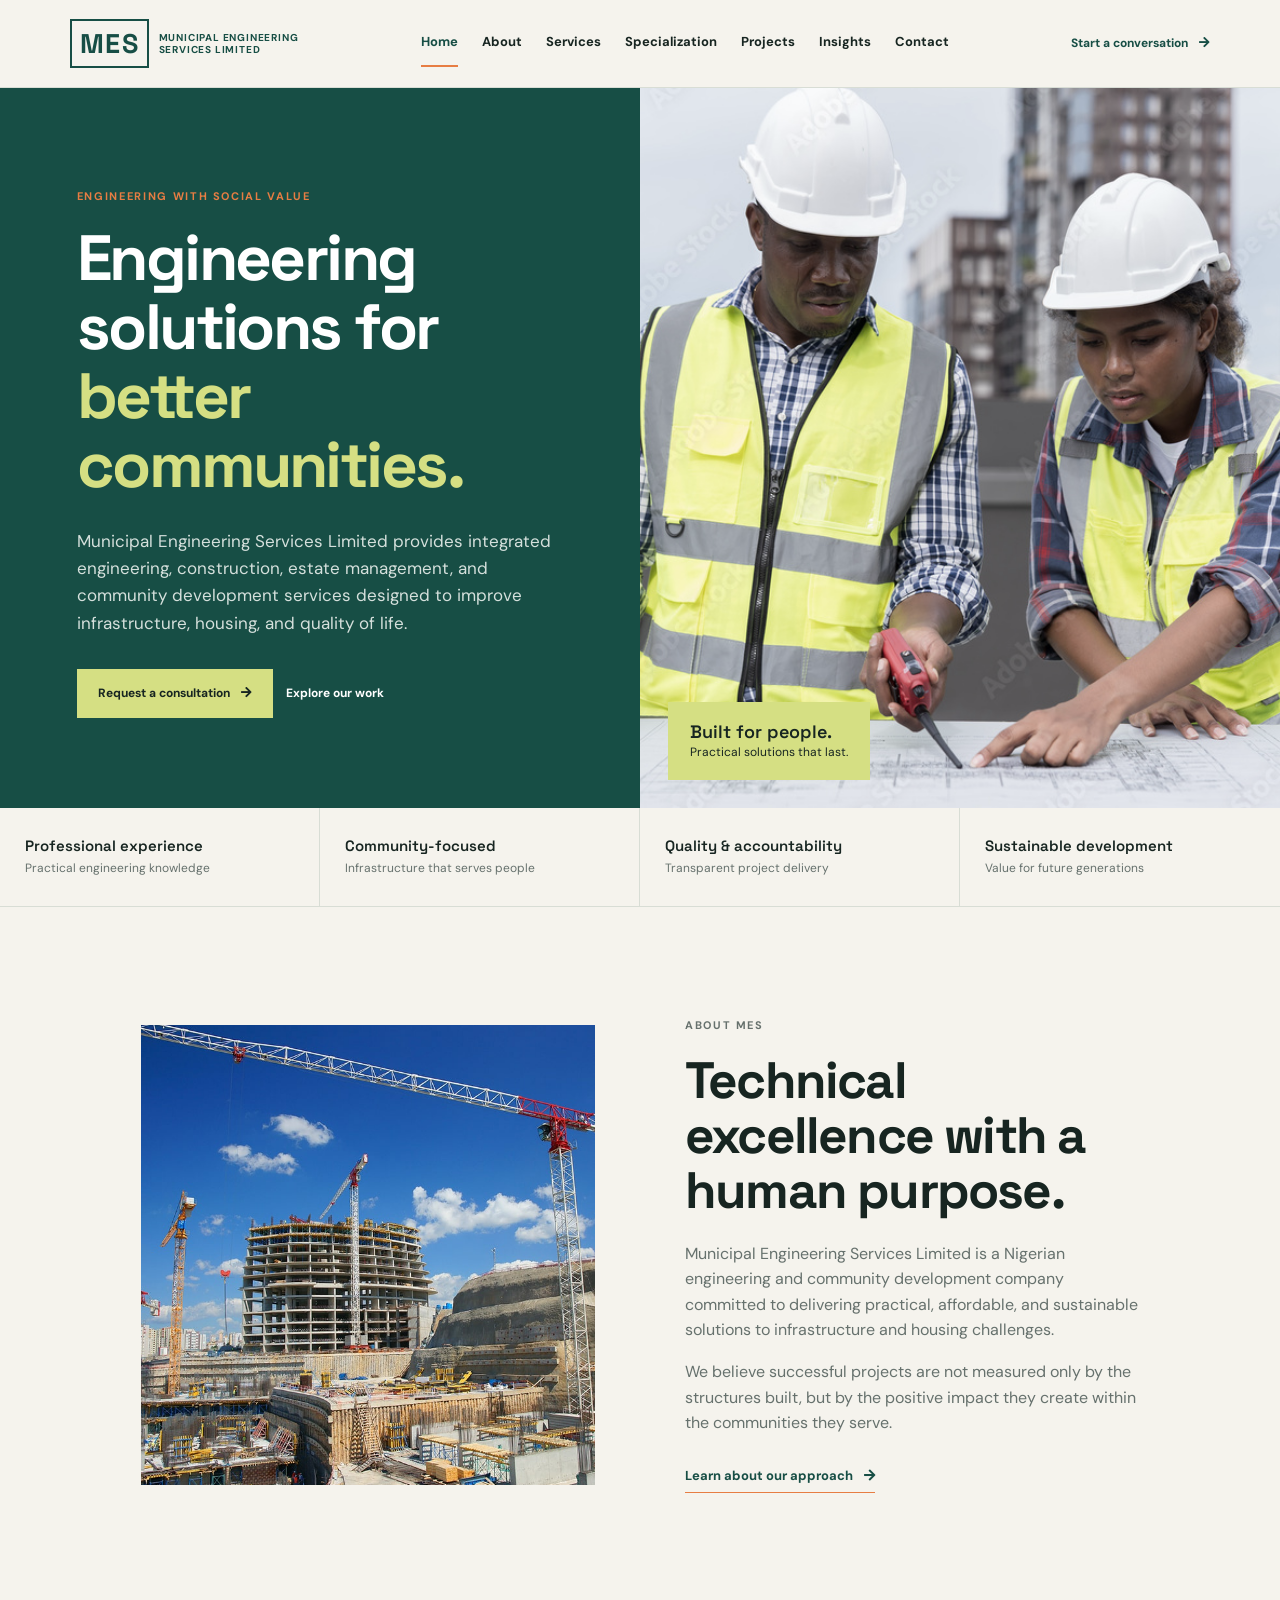
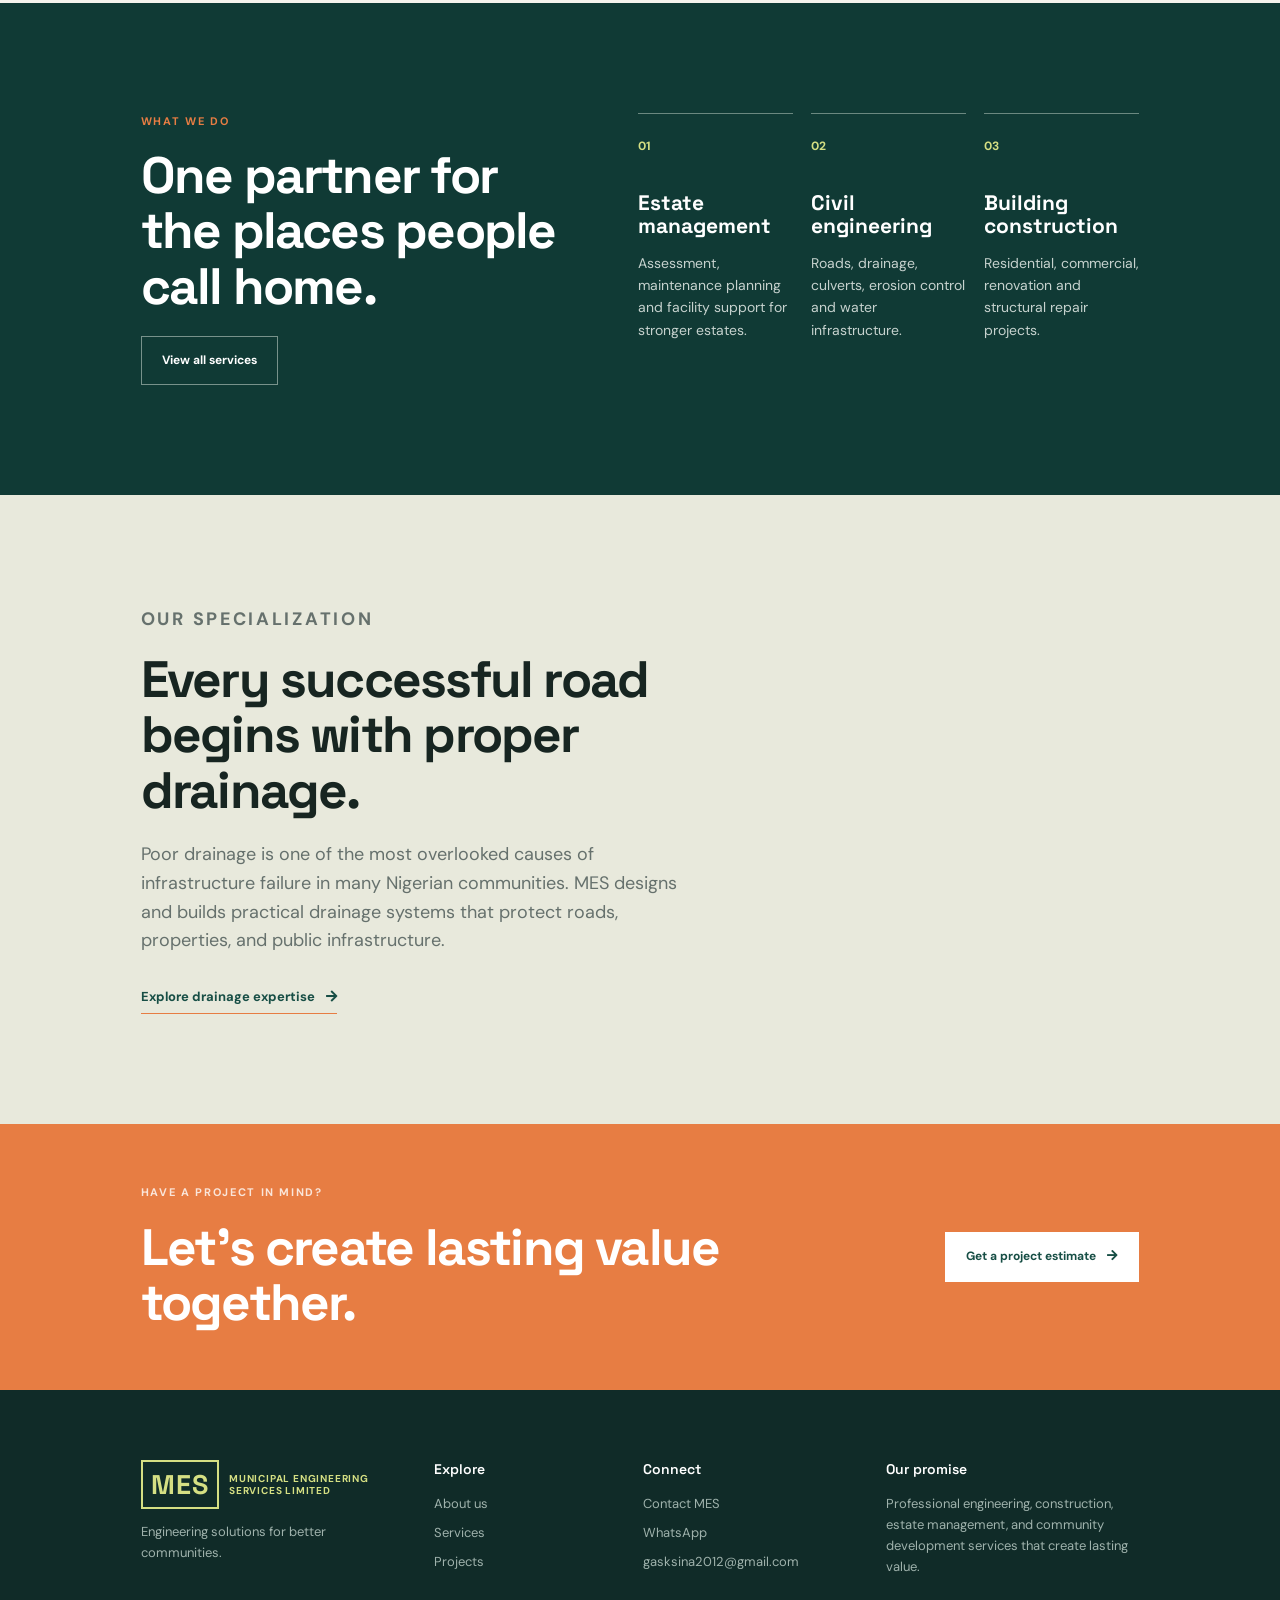
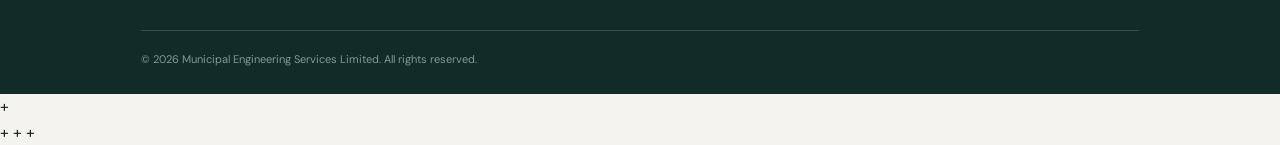
==== commit f135cde7: "updating the engineer picture in index.html and the specialization.html file" ====
--- a/index.html
+++ b/index.html
@@ -24,7 +24,7 @@
     <main>
         <section class="hero">
             <div class="hero-copy"><p class="eyebrow">Engineering with social value</p><h1>Engineering solutions for <em>better communities.</em></h1><p class="hero-intro">Municipal Engineering Services Limited provides integrated engineering, construction, estate management, and community development services designed to improve infrastructure, housing, and quality of life.</p><div class="button-row"><a class="button button-primary" href="contact.html">Request a consultation <i class="fas fa-arrow-right"></i></a><a class="button button-quiet" href="portfolio.html">Explore our work</a></div></div>
-            <div class="hero-image"><img src="img/IMG-20260918-WA0068.jpg" alt="African black builder and engineer portrait"><div class="hero-note"><strong>Built for people.</strong><span>Practical solutions that last.</span></div></div>
+            <div class="hero-image"><img src="img/mes.jpg" alt="MES engineering team"><div class="hero-note"><strong>Built for people.</strong><span>Practical solutions that last.</span></div></div>
         </section>
         <section class="trust-strip"><div><strong>Professional experience</strong><span>Practical engineering knowledge</span></div><div><strong>Community-focused</strong><span>Infrastructure that serves people</span></div><div><strong>Quality & accountability</strong><span>Transparent project delivery</span></div><div><strong>Sustainable development</strong><span>Value for future generations</span></div></section>
         <section class="split-section section-space"><div class="section-image"><img src="img/about.jpg" alt="Community infrastructure project"></div><div class="section-copy"><p class="eyebrow">About MES</p><h2>Technical excellence with a human purpose.</h2><p>Municipal Engineering Services Limited is a Nigerian engineering and community development company committed to delivering practical, affordable, and sustainable solutions to infrastructure and housing challenges.</p><p>We believe successful projects are not measured only by the structures built, but by the positive impact they create within the communities they serve.</p><a class="text-link" href="about.html">Learn about our approach <i class="fas fa-arrow-right"></i></a></div></section>
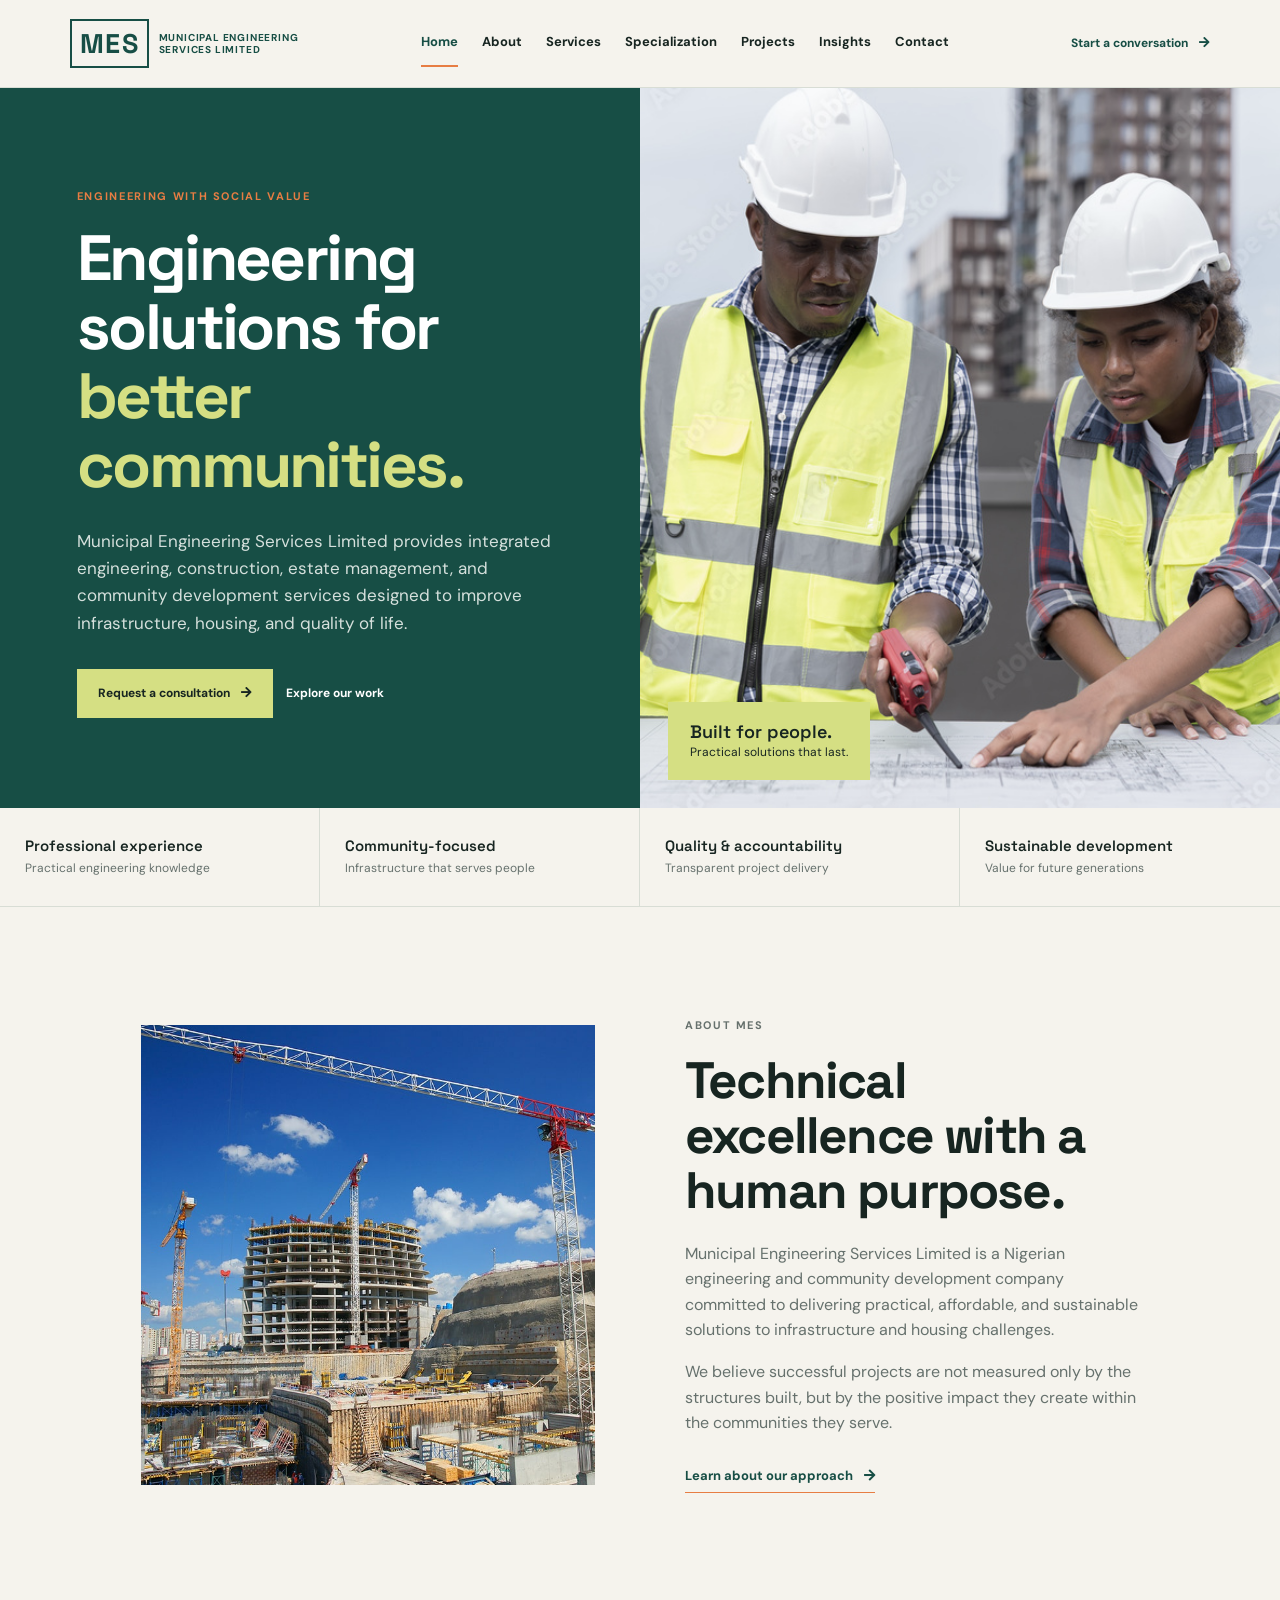
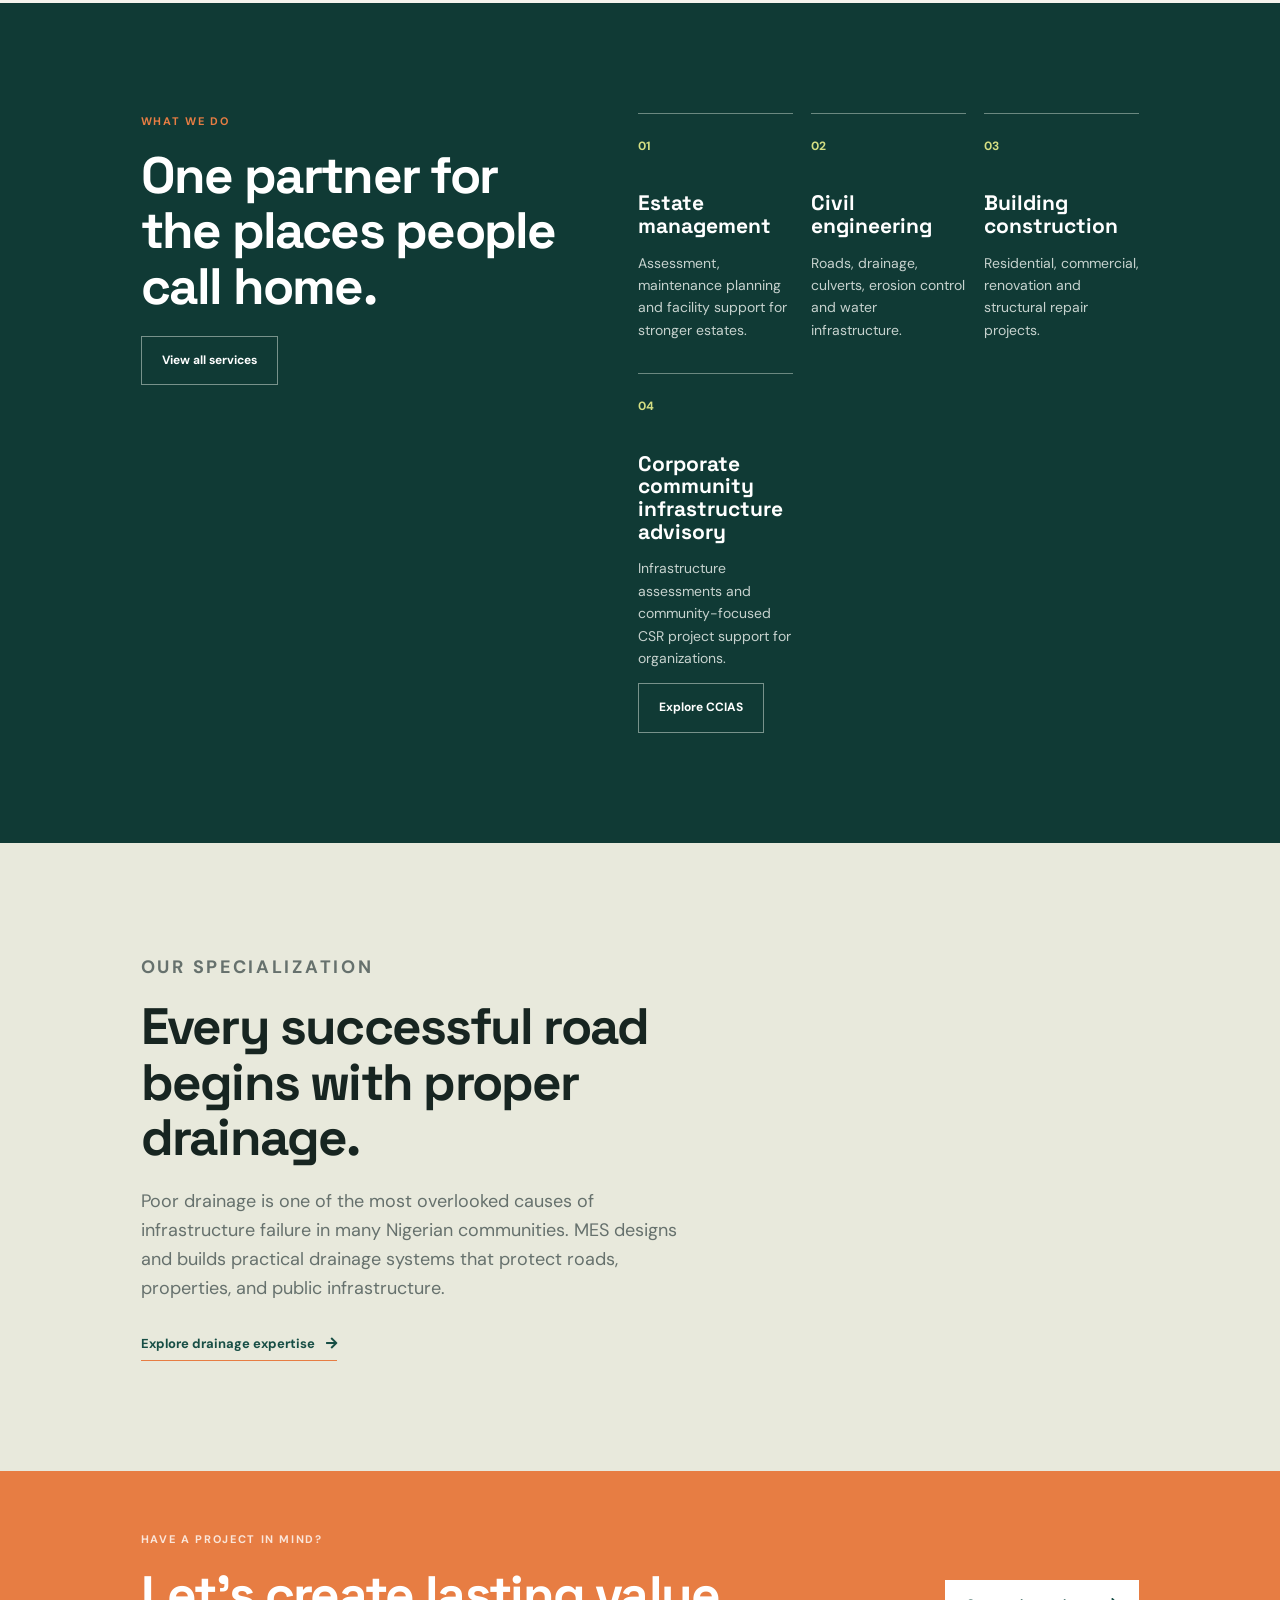
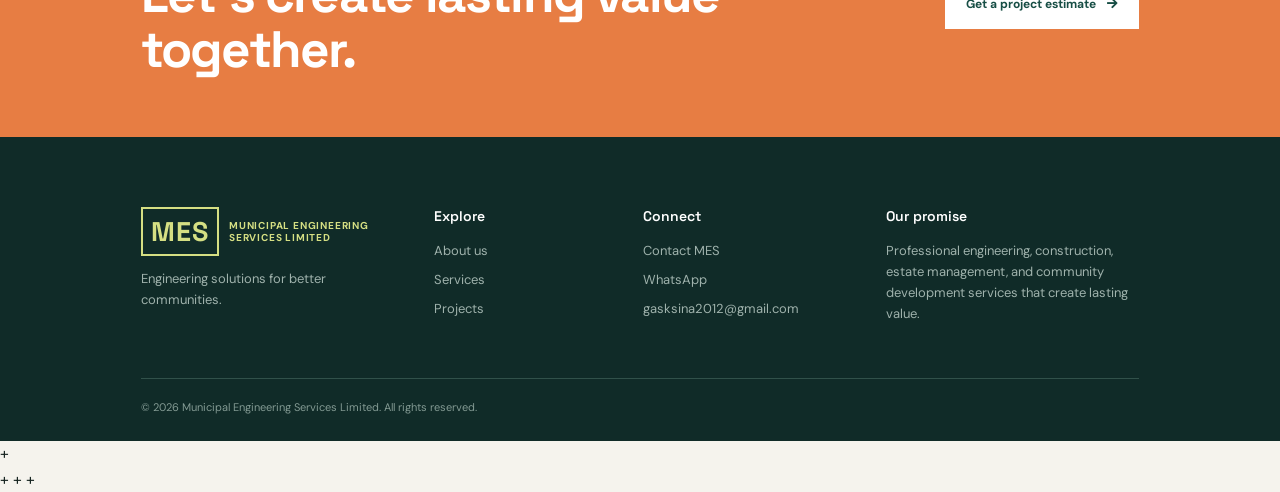
==== commit 0926c0a2: "adding more services render by MES" ====
--- a/index.html
+++ b/index.html
@@ -28,7 +28,7 @@
         </section>
         <section class="trust-strip"><div><strong>Professional experience</strong><span>Practical engineering knowledge</span></div><div><strong>Community-focused</strong><span>Infrastructure that serves people</span></div><div><strong>Quality & accountability</strong><span>Transparent project delivery</span></div><div><strong>Sustainable development</strong><span>Value for future generations</span></div></section>
         <section class="split-section section-space"><div class="section-image"><img src="img/about.jpg" alt="Community infrastructure project"></div><div class="section-copy"><p class="eyebrow">About MES</p><h2>Technical excellence with a human purpose.</h2><p>Municipal Engineering Services Limited is a Nigerian engineering and community development company committed to delivering practical, affordable, and sustainable solutions to infrastructure and housing challenges.</p><p>We believe successful projects are not measured only by the structures built, but by the positive impact they create within the communities they serve.</p><a class="text-link" href="about.html">Learn about our approach <i class="fas fa-arrow-right"></i></a></div></section>
-        <section class="dark-section section-space"><div class="section-heading"><p class="eyebrow">What we do</p><h2>One partner for the places people call home.</h2><a class="button button-outline" href="service.html">View all services</a></div><div class="service-grid"><article><span>01</span><h3>Estate management</h3><p>Assessment, maintenance planning and facility support for stronger estates.</p></article><article><span>02</span><h3>Civil engineering</h3><p>Roads, drainage, culverts, erosion control and water infrastructure.</p></article><article><span>03</span><h3>Building construction</h3><p>Residential, commercial, renovation and structural repair projects.</p></article></div></section>
+        <section class="dark-section section-space"><div class="section-heading"><p class="eyebrow">What we do</p><h2>One partner for the places people call home.</h2><a class="button button-outline" href="service.html">View all services</a></div><div class="service-grid"><article><span>01</span><h3>Estate management</h3><p>Assessment, maintenance planning and facility support for stronger estates.</p></article><article><span>02</span><h3>Civil engineering</h3><p>Roads, drainage, culverts, erosion control and water infrastructure.</p></article><article><span>03</span><h3>Building construction</h3><p>Residential, commercial, renovation and structural repair projects.</p></article><article><span>04</span><h3>Corporate community infrastructure advisory</h3><p>Infrastructure assessments and community-focused CSR project support for organizations.</p><a class="button button-outline" href="ccias.html">Explore CCIAS</a></article></div></section>
         <section class="principle section-space"><p class="eyebrow">Our specialization</p><h2>Every successful road begins with proper drainage.</h2><p>Poor drainage is one of the most overlooked causes of infrastructure failure in many Nigerian communities. MES designs and builds practical drainage systems that protect roads, properties, and public infrastructure.</p><a class="text-link" href="specialization.html">Explore drainage expertise <i class="fas fa-arrow-right"></i></a></section>
         <section class="cta-band"><div><p class="eyebrow">Have a project in mind?</p><h2>Let’s create lasting value together.</h2></div><a class="button button-light" href="contact.html">Get a project estimate <i class="fas fa-arrow-right"></i></a></section>
     </main>
--- a/css/style.css
+++ b/css/style.css
@@ -72,6 +72,31 @@
 .principle { max-width: 100%; background: #e8e9dc; }
 .principle h2 { max-width: 650px; }
 .principle > p { font-size: 18px; }
+.ccias-intro { background: var(--white); }
+.ccias-issues { align-self: center; padding: 30px; border-left: 3px solid var(--accent); background: #e8e9dc; }
+.ccias-issues h3 { margin-top: 0; font-size: 22px; }
+.ccias-issues ul, .ccias-credentials { padding-left: 20px; }
+.ccias-issues li, .ccias-credentials li { margin: 10px 0; }
+.ccias-issues p { margin-bottom: 0; color: var(--muted); font-size: 14px; }
+.ccias-principle > p:last-child { max-width: 850px; }
+.ccias-steps { grid-template-columns: repeat(2, 1fr); }
+.ccias-steps h3 { margin-top: 20px; }
+.ccias-benefits { background: var(--white); }
+.ccias-benefits .section-heading { max-width: 720px; margin-bottom: 34px; }
+.ccias-benefits .service-grid article { border-color: var(--line); }
+.ccias-benefits .service-grid span { color: var(--accent); }
+.ccias-benefits .service-grid h3 { margin: 18px 0 10px; }
+.ccias-benefits .service-grid p { color: var(--muted); }
+.ccias-why { background: #e8e9dc; }
+.ccias-credentials { align-self: center; columns: 2; }
+.ccias-portfolio { background: var(--white); }
+.ccias-portfolio .section-heading { max-width: 720px; margin-bottom: 34px; }
+.ccias-portfolio .service-grid article { border-color: var(--line); }
+.ccias-portfolio .service-grid span { color: var(--accent); }
+.ccias-portfolio .service-grid h3 { margin: 18px 0 10px; }
+.ccias-vision.cta-band { background: var(--green-dark); }
+.ccias-vision p:not(.eyebrow) { max-width: 720px; color: #d5e0dc; }
+.ccias-vision .eyebrow { color: var(--lime); }
 .cta-band { display: flex; align-items: center; justify-content: space-between; gap: 30px; padding: 60px 11%; color: var(--white); background: var(--accent); }
 .cta-band .eyebrow { color: var(--white); opacity: .8; }
 .cta-band h2 { max-width: 700px; margin: 0; }
@@ -123,6 +148,9 @@
     .trust-strip div { padding: 20px 15px; }
     .section-image img { height: 300px; }
     .service-grid { grid-template-columns: 1fr; }
+    .ccias-steps { grid-template-columns: 1fr; }
+    .ccias-issues { padding: 22px; }
+    .ccias-credentials { columns: 1; }
     .cta-band { display: block; padding: 50px 8%; }
     .cta-band .button { margin-top: 20px; }
     .site-footer { grid-template-columns: 1fr; padding: 50px 8%; }
